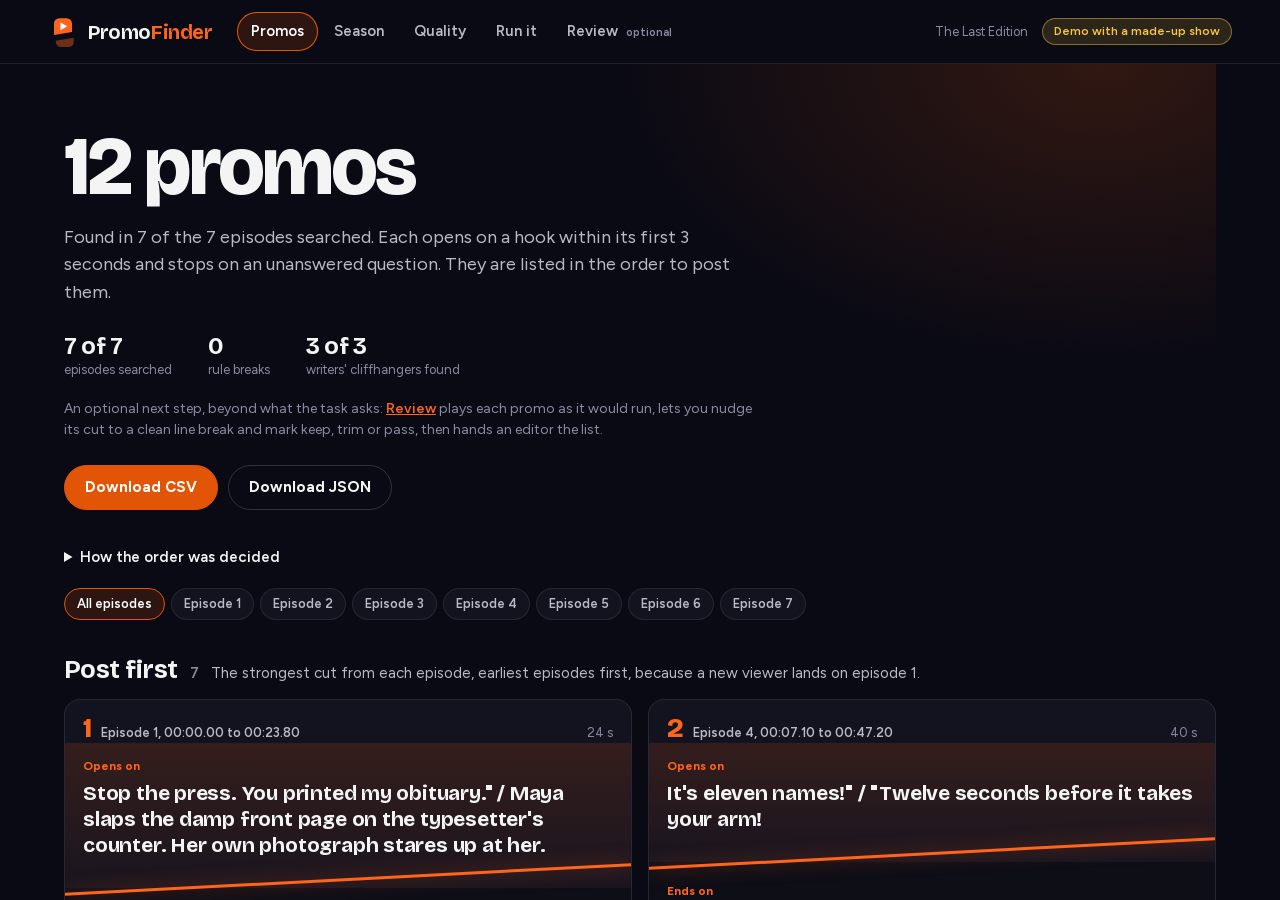
==== docs/index.html @ 6cfa8177 "Results app: Promos, Season, Quality, Run it (in-browser runner), optional Review; rules prefer the " ====
<!doctype html>
<html lang="en">
<head>
<meta charset="utf-8">
<meta name="viewport" content="width=device-width, initial-scale=1, viewport-fit=cover">
<meta name="theme-color" content="#0A0A14">
<title>Promo Finder</title>
<link rel="icon" type="image/svg+xml" href="data:image/svg+xml,%3Csvg%20xmlns%3D%22http%3A//www.w3.org/2000/svg%22%20viewBox%3D%220%200%2040%2040%22%3E%3Cdefs%3E%3CclipPath%20id%3D%22t%22%3E%3Cpath%20d%3D%22M0%200H40V18.6L0%2025.4Z%22/%3E%3C/clipPath%3E%3CclipPath%20id%3D%22b%22%3E%3Cpath%20d%3D%22M0%2031.6L40%2024.8V40H0Z%22/%3E%3C/clipPath%3E%3C/defs%3E%3Crect%20x%3D%228%22%20y%3D%221.5%22%20width%3D%2224%22%20height%3D%2237%22%20rx%3D%227%22%20fill%3D%22%23FF641C%22%20clip-path%3D%22url%28%23t%29%22/%3E%3Cg%20transform%3D%22translate%282.4%201.4%29%22%3E%3Crect%20x%3D%228%22%20y%3D%221.5%22%20width%3D%2224%22%20height%3D%2237%22%20rx%3D%227%22%20fill%3D%22%23FF641C%22%20opacity%3D%22.4%22%20clip-path%3D%22url%28%23b%29%22/%3E%3C/g%3E%3Cpath%20d%3D%22M16.6%207.2v10.4l9-5.2z%22%20fill%3D%22%23fff%22/%3E%3C/svg%3E">
<link rel="stylesheet" href="fonts.css?v=1795161539">
<link rel="stylesheet" href="app.css?v=1795161539">
</head>
<body>

<svg width="0" height="0" style="position:absolute" aria-hidden="true">
  <symbol id="logo" viewBox="0 0 40 40">
    <defs>
      <clipPath id="logoTop"><path d="M0 0H40V18.6L0 25.4Z"/></clipPath>
      <clipPath id="logoBottom"><path d="M0 31.6L40 24.8V40H0Z"/></clipPath>
    </defs>
    <rect x="8" y="1.5" width="24" height="37" rx="7" fill="#FF641C" clip-path="url(#logoTop)"/>
    <g transform="translate(2.4 1.4)"><rect x="8" y="1.5" width="24" height="37" rx="7" fill="#FF641C" opacity=".4" clip-path="url(#logoBottom)"/></g>
    <path d="M16.6 7.2v10.4l9-5.2z" fill="#fff"/>
  </symbol>
</svg>

<div id="app" class="app">
  <header class="bar">
    <a class="brand" href="#/promos" aria-label="Promo Finder, home">
      <svg class="mark" aria-hidden="true"><use href="#logo"/></svg>
      <span class="brand-name">Promo<b>Finder</b></span>
    </a>
    <nav class="nav" id="nav" aria-label="Pages">
      <a href="#/promos" data-nav="promos">Promos</a>
      <a href="#/season" data-nav="season">Season</a>
      <a href="#/quality" data-nav="quality">Quality</a>
      <a href="#/run" data-nav="run">Run it</a>
      <a href="review/" id="navReview">Review <small>optional</small></a>
    </nav>
    <p class="show" id="showTitle"></p>
    <p class="demo-pill" id="demoPill" hidden>Demo with a made-up show</p>
  </header>

  <main class="views">
    <section class="view" id="v-promos" aria-label="Promos"><div class="pg" id="promosPage"></div></section>
    <section class="view" id="v-season" aria-label="Season"><div class="pg" id="seasonPage"></div></section>
    <section class="view" id="v-quality" aria-label="Quality"><div class="pg" id="qualityPage"></div></section>

    <section class="view" id="v-run" aria-label="Run it">
      <div class="pg">
        <section class="hero">
          <h1>Use it on another show</h1>
          <p class="lede">Any show whose screenplay files carry timed cues works unchanged. Nothing here is specific to one story.</p>
        </section>

        <section class="band split" id="runHere">
          <div><h2>In this page, no install</h2>
            <p>Choose one episode (.txt) or a ZIP of episodes and get this same page for your show in seconds. The finder runs inside your browser, with no AI and no upload; your files never leave your computer.</p></div>
          <p><a class="pill primary" id="runHereLink" href="run/">Run on a script</a></p>
        </section>

        <section class="band split">
          <div><h2>On the command line</h2>
            <p>Rules only: no key, no AI, under a second for a whole show. Add a model to have it score and judge the cuts. Swap the model with one flag: <code>gemini</code>, <code>groq</code>, <code>openrouter</code>, <code>ollama</code>, or any OpenAI-compatible endpoint.</p></div>
<pre class="code">python3 -m promo path/to/scripts.zip

python3 -m promo path/to/scripts.zip \
  --model groq:openai/gpt-oss-120b \
  --judge groq:qwen/qwen3.8-27b --no-guide</pre>
        </section>

        <section class="band split">
          <div><h2>What goes in</h2>
            <p>One text file per episode, or one ZIP of them. Each cue is a label, a time range and the text. ACTION, CAMERA and SOUND FX are understood; any other label is a speaker. The episode number comes from the file name (<code>ep_3.txt</code>, <code>episode-003.txt</code>) or an <code>EPISODE NUMBER:</code> line. A logline and continuity notes help but are optional.</p></div>
<pre class="code">**MAYA (stunned):**
Start: (00:02.29) | End: (00:05.17)
"H. Calloway. Our publisher signed your death."</pre>
        </section>

        <section class="band split">
          <div><h2>See the results of a run as this page</h2>
            <p>The command line writes <code>promos.csv</code>, <code>promos.json</code>, <code>posting_plan.md</code> and a page like this one.</p></div>
<pre class="code">python3 ui-claude/serve.py \
  --run out/ --pack path/to/scripts.zip</pre>
        </section>
      </div>
    </section>
  </main>
</div>

<script src="data.js?v=1795161539"></script>
<script src="app.js?v=1795161539"></script>
</body>
</html>
---- docs/fonts.css ----
@font-face {
  font-family: 'Bricolage Grotesque';
  font-style: normal;
  font-weight: 500 800;
  font-stretch: 100%;
  font-display: swap;
  src: url(fonts/bricolage-grotesque.woff2) format('woff2');
  unicode-range: U+0000-00FF, U+0131, U+0152-0153, U+02BB-02BC, U+02C6, U+02DA, U+02DC, U+0304, U+0308, U+0329, U+2000-206F, U+20AC, U+2122, U+2191, U+2193, U+2212, U+2215, U+FEFF, U+FFFD;
}
@font-face {
  font-family: 'Figtree';
  font-style: normal;
  font-weight: 400 800;
  font-display: swap;
  src: url(fonts/figtree.woff2) format('woff2');
  unicode-range: U+0000-00FF, U+0131, U+0152-0153, U+02BB-02BC, U+02C6, U+02DA, U+02DC, U+0304, U+0308, U+0329, U+2000-206F, U+20AC, U+2122, U+2191, U+2193, U+2212, U+2215, U+FEFF, U+FFFD;
}
---- docs/app.css ----
/* Promo Finder. Tokens are measured from kukufm.com (dark base, #E25506, Figtree, pill buttons, 1rem cards).
   The one memorable shape is the cut: each promo card is lit at the top (the hook) and dimmed below a diagonal (the cliffhanger),
   the same idea as the logo. Everything else stays quiet. */
:root {
  color-scheme: dark;
  --ink-0: #06060c;
  --ink-1: #0a0a14;
  --ink-2: #131320;
  --ink-3: #1b1b2a;
  --ink-4: #262638;
  --line: rgba(255, 255, 255, .09);
  --line-2: rgba(255, 255, 255, .16);
  --text: #f4f4f4;
  --text-2: #b9bac6;
  --text-3: #8a8ca3;
  --orange: #e25506;
  --orange-hot: #ff641c;
  --orange-soft: rgba(226, 85, 6, .16);
  --good: #41ff6a;
  --bad: #ff5a64;
  --pass: #ff5a64;
  --keep: #41ff6a;
  --gold: #f8c543;
  --radius-sm: 10px;
  --ease: cubic-bezier(.2, .8, .2, 1);
  --radius: 16px;
  --display: 'Bricolage Grotesque', 'Figtree', system-ui, sans-serif;
  --sans: 'Figtree', ui-sans-serif, system-ui, -apple-system, 'Segoe UI', sans-serif;
}
*, *::before, *::after { box-sizing: border-box; }
html, body { height: 100%; }
body { margin: 0; background: var(--ink-1); color: var(--text); font: 400 15px/1.55 var(--sans); -webkit-font-smoothing: antialiased; overflow: hidden; }
button { font: inherit; color: inherit; cursor: pointer; }
p, h1, h2, h3, h4, dl, dd, dt, ul, ol { margin: 0; }
[hidden] { display: none !important; }
a { color: var(--orange-hot); }
:focus-visible { outline: 2px solid var(--orange-hot); outline-offset: 2px; }
::selection { background: var(--orange); color: #fff; }
code { font: 600 .9em ui-monospace, 'SF Mono', Menlo, monospace; background: var(--ink-4); border-radius: 6px; padding: 1px 6px; }
.muted { color: var(--text-3); }

/* ---------- shell ---------- */
.app { height: 100%; display: grid; grid-template-rows: auto minmax(0, 1fr); grid-template-columns: minmax(0, 1fr); }
.bar { display: flex; align-items: center; gap: 14px; padding: 12px clamp(16px, 4vw, 48px); border-bottom: 1px solid var(--line); background: var(--ink-1); min-width: 0; }
.brand { display: flex; align-items: center; gap: 10px; text-decoration: none; color: var(--text); }
.mark { width: 30px; height: 30px; }
.brand-name { font: 700 20px/1 var(--display); letter-spacing: -.02em; }
.brand-name b { color: var(--orange-hot); font-weight: 700; }
.nav { display: flex; gap: 2px; margin-left: 10px; }
.nav a { color: var(--text-2); text-decoration: none; font-weight: 600; padding: 8px 14px; border-radius: 999px; white-space: nowrap; transition: background .15s, color .15s; }
.nav a:hover { background: rgba(255, 255, 255, .07); color: #fff; }
.nav a.on { background: var(--orange-soft); color: #fff; box-shadow: inset 0 0 0 1px var(--orange); }
.nav a small { font-weight: 600; color: var(--text-3); margin-left: 4px; font-size: 11px; }
.nav a.on small { color: var(--text-2); }
.show { margin-left: auto; color: var(--text-3); font-size: 13px; white-space: nowrap; overflow: hidden; text-overflow: ellipsis; min-width: 0; }
.demo-pill { padding: 4px 12px; border-radius: 999px; background: rgba(248, 197, 67, .14); color: #f8c543; font-weight: 600; font-size: 12px; white-space: nowrap; box-shadow: inset 0 0 0 1px rgba(248, 197, 67, .45); }
.views { min-height: 0; min-width: 0; }
.view { display: none; height: 100%; }
.view.on { display: block; overflow-y: auto; scrollbar-width: thin; scrollbar-color: var(--ink-4) transparent; }
.pg { padding: 0 clamp(16px, 5vw, 72px) 72px; max-width: 1280px; margin: 0 auto; }

.pill { display: inline-block; border: 1px solid var(--line-2); background: transparent; color: var(--text); border-radius: 999px; padding: 10px 20px; font-weight: 700; text-decoration: none; transition: background .15s, border-color .15s; }
.pill:hover { background: rgba(255, 255, 255, .07); }
.pill.primary { background: var(--orange); border-color: var(--orange); color: #fff; }
.pill.primary:hover { background: var(--orange-hot); }
.pill:disabled { opacity: .45; cursor: not-allowed; }

/* ---------- hero ---------- */
.hero { padding: clamp(36px, 7vh, 80px) 0 28px; background: radial-gradient(60% 90% at 90% 0%, rgba(226, 85, 6, .18), transparent 70%); }
.hero h1 { font: 800 clamp(40px, 6.4vw, 84px)/.98 var(--display); letter-spacing: -.035em; max-width: 14ch; }
.lede { color: var(--text-2); font-size: 18px; max-width: 62ch; margin-top: 16px; }
.facts { list-style: none; padding: 0; display: flex; flex-wrap: wrap; gap: 8px 36px; margin-top: 26px; }
.facts li { display: grid; }
.facts b { font: 700 24px/1.1 var(--display); letter-spacing: -.02em; }
.facts span { color: var(--text-3); font-size: 13px; }
.actions { display: flex; flex-wrap: wrap; gap: 10px; margin-top: 24px; }
.banner { margin: 8px 0 20px; padding: 14px 18px; border-radius: var(--radius); background: rgba(255, 90, 100, .1); box-shadow: inset 0 0 0 1px rgba(255, 90, 100, .4); }
.banner ul { margin: 6px 0 0; padding-left: 20px; color: var(--text-2); }
.how { margin: 8px 0 18px; color: var(--text-2); }
.how summary { cursor: pointer; font-weight: 600; color: var(--text); }
.how ul { margin: 10px 0 0; padding-left: 20px; display: grid; gap: 6px; max-width: 70ch; }
.how b { color: var(--text); }

/* ---------- promos ---------- */
.chips { display: flex; flex-wrap: wrap; gap: 6px; margin: 6px 0 4px; }
.chip { border: 1px solid var(--line); background: var(--ink-2); border-radius: 999px; padding: 5px 12px; font-size: 13px; font-weight: 600; color: var(--text-2); }
.chip[aria-pressed="true"] { background: var(--orange-soft); border-color: var(--orange); color: #fff; }
.group { margin-top: 36px; }
.group-head { display: flex; flex-wrap: wrap; align-items: baseline; gap: 4px 12px; margin-bottom: 14px; }
.group-head h2 { font: 700 26px/1.1 var(--display); letter-spacing: -.02em; }
.group-head .count { color: var(--text-3); font-weight: 600; }
.group-head p { flex-basis: 100%; color: var(--text-2); max-width: 78ch; }
.cards { display: grid; grid-template-columns: repeat(auto-fill, minmax(min(100%, 380px), 1fr)); gap: 16px; align-items: start; }
.promo { position: relative; background: var(--ink-2); border: 1px solid var(--line); border-radius: var(--radius); overflow: hidden; display: grid; }
.promo header { display: flex; align-items: baseline; gap: 10px; padding: 14px 18px 0; font-size: 13px; color: var(--text-2); }
.rank { font: 800 28px/1 var(--display); color: var(--orange-hot); letter-spacing: -.03em; }
.where { flex: 1; min-width: 0; font-weight: 600; }
.len { color: var(--text-3); white-space: nowrap; }
.open { padding: 14px 18px 30px; background: linear-gradient(180deg, rgba(226, 85, 6, .16), rgba(226, 85, 6, .03)); }
.promo small { display: block; font-size: 12px; font-weight: 700; color: var(--orange-hot); margin-bottom: 4px; }
.open q { display: block; font: 700 21px/1.25 var(--display); letter-spacing: -.01em; quotes: none; overflow-wrap: anywhere; }
.cut { height: 3px; background: var(--orange-hot); transform: skewY(-3deg); margin: -10px 0 0; box-shadow: 0 0 18px rgba(255, 100, 28, .55); }
.close { padding: 20px 18px 14px; background: rgba(0, 0, 0, .28); color: var(--text-2); }
.close p { font-size: 16px; color: var(--text); }
.why { padding: 12px 18px; color: var(--text-2); font-size: 14px; }
.why b { color: var(--text); margin-right: 4px; }
.flag { padding: 0 18px 10px; color: #f8c543; font-size: 13px; font-weight: 600; }
.promo details { padding: 0 18px 14px; font-size: 13px; }
.promo summary { cursor: pointer; font-weight: 600; color: var(--orange-hot); }
.promo details .muted { margin: 6px 0; }
.more { padding: 0 18px 16px; font-size: 13px; }
.more a { font-weight: 600; text-decoration: none; }
.more a:hover { text-decoration: underline; }
.opt-note { margin-top: 18px; color: var(--text-3); font-size: 14px; max-width: 70ch; }
.opt-note a { font-weight: 600; }
.promo h4 { font-size: 13px; margin: 10px 0 4px; }
.script { list-style: none; padding: 0; display: grid; gap: 4px; margin-top: 8px; }
.script li { display: grid; grid-template-columns: 54px minmax(0, auto) 1fr; gap: 8px; color: var(--text-2); padding: 2px 6px; border-radius: 6px; }
.script li.f3 { background: var(--orange-soft); color: var(--text); }
.script time { color: var(--text-3); font-variant-numeric: tabular-nums; }
.script i { color: var(--text-3); font-style: normal; }
.script b { color: var(--text); }
.table-wrap { overflow-x: auto; border: 1px solid var(--line); border-radius: var(--radius); background: var(--ink-2); }
table { border-collapse: collapse; width: 100%; font-size: 14px; }
th, td { text-align: left; padding: 10px 14px; border-bottom: 1px solid var(--line); vertical-align: top; }
th { color: var(--text-3); font-weight: 600; font-size: 12px; }
tr:last-child td { border-bottom: 0; }
.tc { white-space: nowrap; font-variant-numeric: tabular-nums; }
.eps tr.has td:nth-child(2) { color: var(--good); }

/* ---------- season ---------- */
.legend { display: flex; flex-wrap: wrap; align-items: center; gap: 10px 26px; padding: 16px 0; color: var(--text-2); font-size: 14px; border-top: 1px solid var(--line); border-bottom: 1px solid var(--line); }
.legend span { display: inline-flex; align-items: center; gap: 8px; }
.lg { width: 4px; height: 18px; border-radius: 2px; display: inline-block; }
.lg.o { background: var(--orange-hot); } .lg.g { background: var(--gold); }
.lg.b { width: 26px; height: 16px; border: 1.5px solid var(--orange-hot); background: var(--orange-soft); border-radius: 4px; }
.lg.d { width: 26px; height: 16px; border: 1.5px dashed var(--text-3); border-radius: 4px; }
.eprows { list-style: none; margin: 0; padding: 0; }
.eprow { display: grid; grid-template-columns: 110px minmax(0, 1fr) 190px; gap: 8px clamp(14px, 2.6vw, 36px); align-items: center; padding: 22px 0; border-bottom: 1px solid var(--line); }
.eprow.gap { background: repeating-linear-gradient(135deg, rgba(248, 197, 67, .05) 0 12px, transparent 12px 24px); }
.ep-id { display: grid; }
.ep-id b { font: 800 clamp(40px, 5vw, 68px)/.9 var(--display); letter-spacing: -.05em; }
.eprow.has .ep-id b { color: var(--orange-hot); }
.ep-id span { color: var(--text-3); font-size: 13px; font-weight: 600; margin-top: 6px; }
.ep-log { color: var(--text-2); max-width: 84ch; margin-bottom: 10px; line-height: 1.45; }
.ep-why { color: var(--text-3); font-size: 13px; margin-bottom: 8px; }
.ep-track { position: relative; height: 64px; }
.ep-pulse { position: absolute; inset: 0; width: 100%; height: 100%; }
.ep-base { position: absolute; left: 0; right: 0; bottom: 4px; height: 1.5px; background: var(--line-2); }
.br { position: absolute; top: 2px; bottom: 2px; padding: 0; border: 1.5px solid var(--orange-hot); border-radius: 6px; background: var(--orange-soft); transition: background .15s, transform .15s; min-width: 16px; }
.br:hover, .br:focus-visible { background: rgba(255, 100, 28, .38); transform: translateY(-2px); }
.br.unjudged { border: 1.5px dashed var(--text-3); background: transparent; pointer-events: none; }
.br i { position: absolute; top: -9px; left: -1px; min-width: 20px; height: 20px; padding: 0 5px; display: grid; place-items: center; border-radius: 999px; background: var(--orange); color: #fff; font: 800 12px/1 var(--display); font-style: normal; }
.ep-side { display: flex; flex-wrap: wrap; align-items: center; justify-content: flex-end; gap: 10px; }
.tag { display: inline-block; padding: 3px 10px; border-radius: 999px; font-size: 12px; font-weight: 700; color: var(--text-2); box-shadow: inset 0 0 0 1px var(--line-2); }
.tag.good { color: var(--good); box-shadow: inset 0 0 0 1px rgba(65, 255, 106, .45); }
.tag.warn { color: var(--gold); box-shadow: inset 0 0 0 1px rgba(248, 197, 67, .45); }
.tag.bad { color: var(--bad); box-shadow: inset 0 0 0 1px rgba(255, 90, 100, .45); }
.promo.flash { box-shadow: 0 0 0 3px var(--orange-hot), 0 0 32px rgba(255, 100, 28, .4); }
@media (max-width: 760px) { .eprow { grid-template-columns: minmax(0, 1fr); } .ep-id { grid-auto-flow: column; justify-content: start; align-items: baseline; gap: 12px; } .ep-side { justify-content: flex-start; } }

/* ---------- quality ---------- */
.q-grid { display: grid; grid-template-columns: repeat(auto-fit, minmax(min(100%, 270px), 1fr)); gap: 16px; margin-top: 8px; }
.qc { background: var(--ink-2); border: 1px solid var(--line); border-radius: var(--radius); padding: 20px 22px; display: grid; gap: 8px; align-content: start; }
.qc h2 { font: 700 17px/1.25 var(--display); }
.qbig { font: 800 40px/1.05 var(--display); letter-spacing: -.03em; }
.qbig.good { color: var(--good); } .qbig.bad { color: var(--bad); }
.qc p:not(.qbig) { color: var(--text-2); font-size: 14px; }
.cant { color: var(--text-3) !important; font-style: italic; }
.band { margin-top: 36px; }
.band h2 { font: 700 24px/1.15 var(--display); letter-spacing: -.02em; margin-bottom: 12px; }
.bars { list-style: none; padding: 0; display: grid; gap: 8px; max-width: 640px; }
.bars li { display: grid; grid-template-columns: minmax(0, 1fr) 140px 36px; gap: 12px; align-items: center; font-size: 14px; color: var(--text-2); }
.bars i { display: block; height: 8px; width: var(--w); background: var(--orange); border-radius: 4px; }
.bars b { text-align: right; color: var(--text); }
.band .muted { margin-top: 10px; }
.weak { list-style: none; padding: 0; display: grid; gap: 10px; max-width: 78ch; color: var(--text-2); }
.weak b { color: var(--text); }

/* ---------- run it ---------- */
.split { display: grid; grid-template-columns: minmax(0, 1fr) minmax(0, 1fr); gap: 28px; align-items: start; padding-top: 28px; border-top: 1px solid var(--line); }
.split h2 { margin-bottom: 8px; }
.split p { color: var(--text-2); }
.pg > .split:first-of-type { margin-top: 0; }
.code { margin: 0; padding: 14px 16px; background: var(--ink-0); border: 1px solid var(--line); border-radius: 10px; font: 500 13px/1.55 ui-monospace, 'SF Mono', Menlo, monospace; color: #e9e9f2; overflow-x: auto; white-space: pre; }

/* ---------- small screens ---------- */
@media (max-width: 760px) {
  .bar { flex-wrap: wrap; gap: 6px 10px; }
  .show { order: 5; flex-basis: 100%; margin-left: 0; }
  .nav { margin-left: 0; order: 3; flex-basis: 100%; overflow-x: auto; }
  .split { grid-template-columns: minmax(0, 1fr); gap: 14px; }
  .open q { font-size: 19px; }
  .bars li { grid-template-columns: minmax(0, 1fr) 80px 30px; }
}
@media (prefers-reduced-motion: reduce) { * { transition: none !important; } }
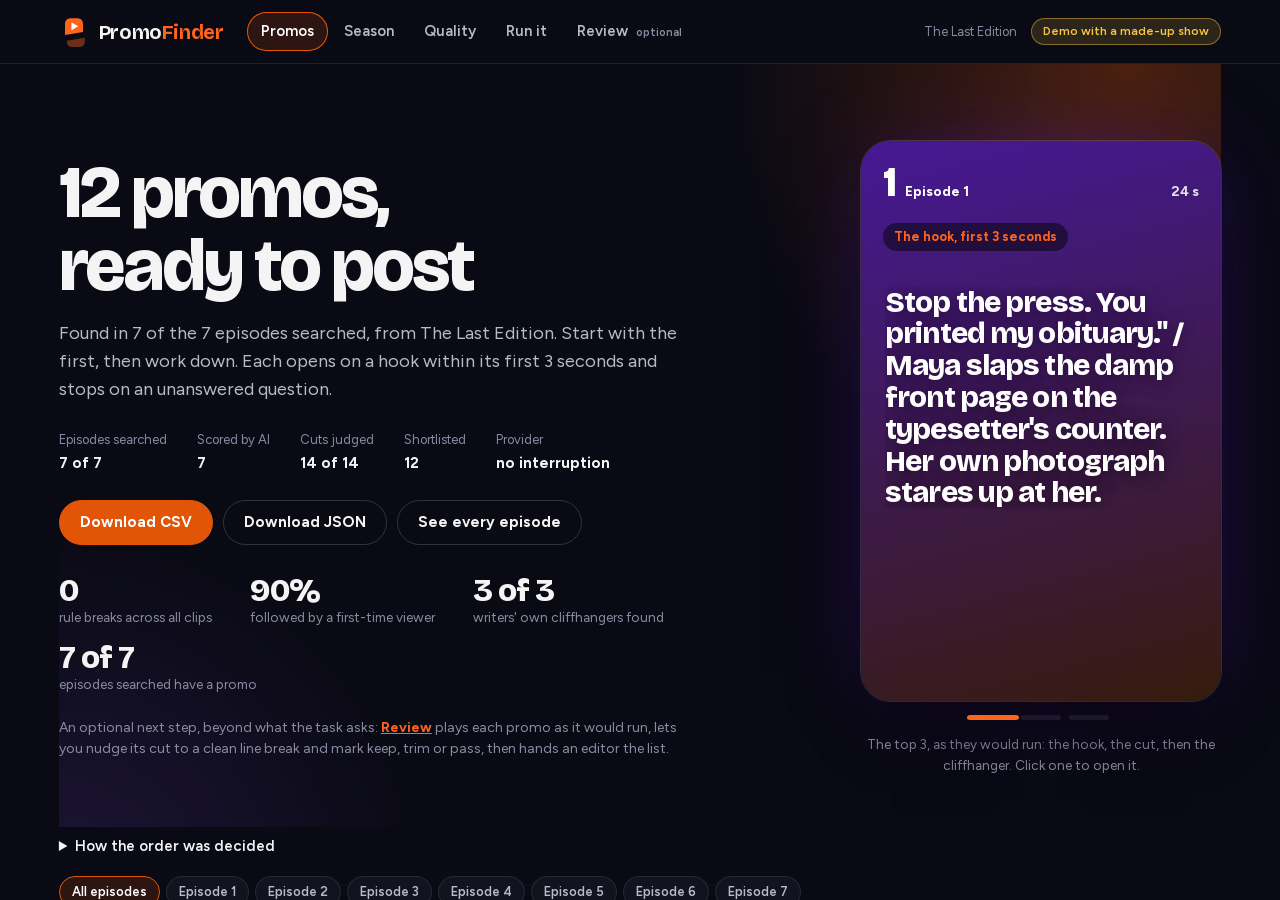
==== commit db679b74: "One-page app: Review and Run it in the same shell, reel hero on Promos, Quality as a funnel, bring-y" ====
--- a/docs/index.html
+++ b/docs/index.html
@@ -4,10 +4,11 @@
 <meta charset="utf-8">
 <meta name="viewport" content="width=device-width, initial-scale=1, viewport-fit=cover">
 <meta name="theme-color" content="#0A0A14">
+<meta http-equiv="Content-Security-Policy" content="default-src 'none'; script-src 'self' 'wasm-unsafe-eval'; style-src 'self' 'unsafe-inline'; img-src 'self' data: blob:; font-src 'self'; connect-src 'self'; worker-src 'self'; frame-src 'self'; base-uri 'none'; form-action 'none'">
 <title>Promo Finder</title>
 <link rel="icon" type="image/svg+xml" href="data:image/svg+xml,%3Csvg%20xmlns%3D%22http%3A//www.w3.org/2000/svg%22%20viewBox%3D%220%200%2040%2040%22%3E%3Cdefs%3E%3CclipPath%20id%3D%22t%22%3E%3Cpath%20d%3D%22M0%200H40V18.6L0%2025.4Z%22/%3E%3C/clipPath%3E%3CclipPath%20id%3D%22b%22%3E%3Cpath%20d%3D%22M0%2031.6L40%2024.8V40H0Z%22/%3E%3C/clipPath%3E%3C/defs%3E%3Crect%20x%3D%228%22%20y%3D%221.5%22%20width%3D%2224%22%20height%3D%2237%22%20rx%3D%227%22%20fill%3D%22%23FF641C%22%20clip-path%3D%22url%28%23t%29%22/%3E%3Cg%20transform%3D%22translate%282.4%201.4%29%22%3E%3Crect%20x%3D%228%22%20y%3D%221.5%22%20width%3D%2224%22%20height%3D%2237%22%20rx%3D%227%22%20fill%3D%22%23FF641C%22%20opacity%3D%22.4%22%20clip-path%3D%22url%28%23b%29%22/%3E%3C/g%3E%3Cpath%20d%3D%22M16.6%207.2v10.4l9-5.2z%22%20fill%3D%22%23fff%22/%3E%3C/svg%3E">
-<link rel="stylesheet" href="fonts.css?v=1795161539">
-<link rel="stylesheet" href="app.css?v=1795161539">
+<link rel="stylesheet" href="fonts.css?v=1795163226">
+<link rel="stylesheet" href="app.css?v=1795163226">
 </head>
 <body>
 
@@ -34,7 +35,7 @@
       <a href="#/season" data-nav="season">Season</a>
       <a href="#/quality" data-nav="quality">Quality</a>
       <a href="#/run" data-nav="run">Run it</a>
-      <a href="review/" id="navReview">Review <small>optional</small></a>
+      <a href="#/review" data-nav="review">Review <small>optional</small></a>
     </nav>
     <p class="show" id="showTitle"></p>
     <p class="demo-pill" id="demoPill" hidden>Demo with a made-up show</p>
@@ -45,49 +46,168 @@
     <section class="view" id="v-season" aria-label="Season"><div class="pg" id="seasonPage"></div></section>
     <section class="view" id="v-quality" aria-label="Quality"><div class="pg" id="qualityPage"></div></section>
 
+    <!-- Run it: bring any show, get its promos. The Python finder runs in this tab; nothing is uploaded. -->
     <section class="view" id="v-run" aria-label="Run it">
       <div class="pg">
-        <section class="hero">
-          <h1>Use it on another show</h1>
-          <p class="lede">Any show whose screenplay files carry timed cues works unchanged. Nothing here is specific to one story.</p>
-        </section>
-
-        <section class="band split" id="runHere">
-          <div><h2>In this page, no install</h2>
-            <p>Choose one episode (.txt) or a ZIP of episodes and get this same page for your show in seconds. The finder runs inside your browser, with no AI and no upload; your files never leave your computer.</p></div>
-          <p><a class="pill primary" id="runHereLink" href="run/">Run on a script</a></p>
+        <section class="hero run-hero">
+          <h1>Bring a show.<br>Get its promos.</h1>
+          <p class="lede">Drop the episodes exactly as Kuku sends them, pick a whole folder, or paste one script. The finder runs inside this tab, finds a 20 to 60 second cut in every episode and shows you the same results pages. No AI, no account, no upload.</p>
+        </section>
+
+        <div class="banner" id="runUnavailable" role="status" hidden>
+          <b>The in-page runner is not part of this copy.</b>
+          <p>Open the published demo to use it, or run <code>python3 -m promo path/to/scripts.zip</code> on your own computer.</p>
+        </div>
+
+        <section class="run-grid" id="runStart">
+          <div class="run-main">
+            <div class="run-tabs" role="tablist" aria-label="How to bring a show">
+              <button type="button" role="tab" aria-selected="true" data-panel="files">Files or a folder</button>
+              <button type="button" role="tab" aria-selected="false" data-panel="paste">Paste a script</button>
+              <button type="button" role="tab" aria-selected="false" data-panel="example">Try a made-up show</button>
+            </div>
+
+            <div class="run-panel" id="panel-files">
+              <div class="drop" id="drop">
+                <input id="fileIn" class="sr-only" type="file" multiple accept=".txt,.zip,text/plain,application/zip">
+                <input id="dirIn" class="sr-only" type="file" webkitdirectory multiple>
+                <div class="drop-lit">
+                  <small>Hook</small>
+                  <p>Drop episodes here</p>
+                  <div class="drop-actions">
+                    <label for="fileIn" class="pill primary" id="chooseFiles">Choose files</label>
+                    <label for="dirIn" class="pill" id="chooseDir">Choose a folder</label>
+                  </div>
+                  <span class="hint">many .txt episodes, one .zip, or a whole folder</span>
+                </div>
+                <div class="drop-seam" aria-hidden="true"></div>
+                <div class="drop-dim"><small>Cliffhanger</small><p>The promos come back in a second or two</p></div>
+              </div>
+            </div>
+
+            <div class="run-panel" id="panel-paste" hidden>
+              <label class="sr-only" for="pasteIn">Paste one episode's script</label>
+              <textarea id="pasteIn" class="paste" rows="11" spellcheck="false" placeholder="EPISODE NUMBER: 1&#10;&#10;**MAYA (stunned):**&#10;Start: (00:02.29) | End: (00:05.17)&#10;&quot;H. Calloway. Our publisher signed your death.&quot;"></textarea>
+              <p><button class="pill primary" type="button" id="pasteGo">Find the promos</button> <span class="hint">One episode. Each line needs a time range.</span></p>
+            </div>
+
+            <div class="run-panel" id="panel-example" hidden>
+              <p class="hint">No script to hand? These are invented, so you can see what comes back.</p>
+              <p class="run-examples"><button class="pill" type="button" data-example="the-last-edition.zip">The Last Edition <small>7 episodes</small></button><button class="pill" type="button" data-example="last-edition.zip">Last Edition <small>2 episodes</small></button></p>
+            </div>
+
+            <p class="run-status" id="runStatus" role="status" aria-live="polite" hidden></p>
+            <div class="run-error" id="runError" role="alert" hidden></div>
+            <p><button class="pill" type="button" id="runCancel" hidden>Cancel</button></p>
+          </div>
+
+          <aside class="run-facts" aria-label="What to expect">
+            <section><h2>What you get</h2><p>One timing-checked cut per episode, ranked, with segment times, an opening line, an ending and a reason. They are <b>rules candidates</b>: found by word-based timing rules, not judged by an AI or a person. The AI-judged version is on the Promos page.</p></section>
+            <section><h2>What stays on your computer</h2><p>Everything. No keys, no accounts, no model calls, no analytics. Your files are read in memory, deleted when the run ends and never written to browser storage.</p></section>
+            <section><h2>What it reads</h2><p>Text screenplays with a time range on every line, like <code>Start: (00:02.29) | End: (00:05.17)</code>. Up to 25 MB and 200 episodes. SRT and VTT subtitle files are not read yet.</p></section>
+          </aside>
+        </section>
+
+        <section class="run-fallback" id="runFallback" role="alert" hidden>
+          <h2>The in-page runner could not start</h2>
+          <p id="runFallbackWhy"></p>
+          <p>Everything else on this site still works. You can run any show on your own computer with <code>python3 -m promo path/to/scripts.zip</code>. If this keeps happening, try a current Safari, Chrome or Firefox.</p>
+          <p><button class="pill primary" type="button" id="runRetry">Try again</button></p>
+        </section>
+
+        <section class="run-result" id="runResult" hidden aria-label="Results">
+          <div class="run-bar">
+            <p class="run-title"><b id="rTitle"></b><span id="rMeta"></span></p>
+            <div class="run-actions">
+              <button class="pill primary" type="button" id="dlZip">Download all run files (.zip)</button>
+              <button class="pill" type="button" id="runAgain">Run another show</button>
+            </div>
+          </div>
+          <iframe id="runView" class="run-view" title="Results for the show you brought" hidden></iframe>
         </section>
 
         <section class="band split">
-          <div><h2>On the command line</h2>
-            <p>Rules only: no key, no AI, under a second for a whole show. Add a model to have it score and judge the cuts. Swap the model with one flag: <code>gemini</code>, <code>groq</code>, <code>openrouter</code>, <code>ollama</code>, or any OpenAI-compatible endpoint.</p></div>
+          <div><h2>Want the AI on top?</h2>
+            <p>The browser version stops at rules candidates. On your own computer, add a model: it scores every line as an opening and an ending, a second model checks each clip like a first-time viewer, and the survivors are ranked. Swap the model with one flag: <code>gemini</code>, <code>groq</code>, <code>openrouter</code>, <code>ollama</code>, or any OpenAI-compatible endpoint.</p></div>
 <pre class="code">python3 -m promo path/to/scripts.zip
 
 python3 -m promo path/to/scripts.zip \
   --model groq:openai/gpt-oss-120b \
   --judge groq:qwen/qwen3.8-27b --no-guide</pre>
         </section>
-
-        <section class="band split">
-          <div><h2>What goes in</h2>
-            <p>One text file per episode, or one ZIP of them. Each cue is a label, a time range and the text. ACTION, CAMERA and SOUND FX are understood; any other label is a speaker. The episode number comes from the file name (<code>ep_3.txt</code>, <code>episode-003.txt</code>) or an <code>EPISODE NUMBER:</code> line. A logline and continuity notes help but are optional.</p></div>
-<pre class="code">**MAYA (stunned):**
-Start: (00:02.29) | End: (00:05.17)
-"H. Calloway. Our publisher signed your death."</pre>
-        </section>
-
-        <section class="band split">
-          <div><h2>See the results of a run as this page</h2>
-            <p>The command line writes <code>promos.csv</code>, <code>promos.json</code>, <code>posting_plan.md</code> and a page like this one.</p></div>
-<pre class="code">python3 ui-claude/serve.py \
-  --run out/ --pack path/to/scripts.zip</pre>
-        </section>
+      </div>
+    </section>
+
+    <!-- Review: optional. Its script and styles load the first time this tab opens. -->
+    <section class="view" id="v-review" aria-label="Review">
+      <div class="optional-note">
+        <span class="tag-opt">Optional</span>
+        <p>The tool's job ends at the list of promos. This is the step after it: play each promo as it would run, nudge the cut points (they snap to clean line breaks and are checked against the 20 to 60 second rule), and mark keep, trim or pass. Your marks stay in this browser; the handoff is a list an editor can cut from.</p>
+        <span id="progress" class="muted"></span>
+        <button id="rvCsv" class="pill" type="button">Download handoff (CSV)</button>
+        <button id="rvJson" class="pill" type="button">JSON</button>
+      </div>
+      <div class="room" id="room">
+        <aside class="feed" id="feed" aria-label="Promos to review"></aside>
+
+        <section class="stage" aria-label="Player">
+          <div class="phone-wrap">
+            <div class="phone" id="phone">
+              <svg class="gate" viewBox="0 0 360 640" aria-hidden="true">
+                <rect class="gate-track" x="3" y="3" width="354" height="634" rx="46" pathLength="100"/>
+                <rect class="gate-arc" id="gateArc" x="3" y="3" width="354" height="634" rx="46" pathLength="100"/>
+              </svg>
+              <div class="screen" id="screen">
+                <div class="backdrop" aria-hidden="true"><i class="orb o1"></i><i class="orb o2"></i><i class="grain"></i><i class="vignette"></i></div>
+                <div class="hud">
+                  <div class="hud-shot" id="shotTag"></div>
+                  <div class="hud-gate" id="gateTag"></div>
+                </div>
+                <p class="narration" id="narr"></p>
+                <div class="subtitle" id="sub"><span class="who" id="subWho"></span><p class="line" id="subLine"></p></div>
+                <p class="sfx" id="sfx"></p>
+                <div class="cut" id="cutScreen" aria-live="polite">
+                  <div class="cut-line"></div>
+                  <p class="cut-kicker">The clip ends here</p>
+                  <p class="cut-question" id="cutQuestion"></p>
+                  <div class="cut-actions">
+                    <button class="pill ghost" id="peekBtn" type="button">Peek at what happens next</button>
+                    <button class="pill ghost" id="replayBtn" type="button">Replay</button>
+                  </div>
+                  <p class="cut-peek" id="cutPeek" hidden></p>
+                </div>
+              </div>
+            </div>
+          </div>
+
+          <div class="timeline-card">
+            <div class="timeline-head">
+              <p class="timeline-title">Trim the cut</p>
+              <p class="timeline-hint" id="timelineHint">Drag In and Out. They land only on clean line breaks.</p>
+            </div>
+            <div class="timeline" id="timeline"></div>
+          </div>
+          <div class="transport" role="group" aria-label="Playback">
+            <button id="playBtn" class="icon-btn lg" type="button" aria-label="Play"></button>
+            <button id="restartBtn" class="icon-btn" type="button" aria-label="Restart (R)">
+              <svg viewBox="0 0 24 24" aria-hidden="true"><path d="M6 5v14M20 6.5v11L10 12z" fill="currentColor" stroke="currentColor" stroke-width="1.8" stroke-linejoin="round" stroke-linecap="round"/></svg>
+            </button>
+            <span class="clock" id="clock">00:00.0</span>
+            <span class="clock dim" id="clockTotal"></span>
+            <span class="spacer"></span>
+            <button id="speedBtn" class="chip" type="button" aria-label="Playback speed">1x</button>
+            <button id="theatreBtn" class="chip" type="button" aria-pressed="false" title="Hide everything but the reel (F)">Theatre</button>
+          </div>
+        </section>
+
+        <aside class="slate" id="slate" aria-label="Verdict"></aside>
       </div>
     </section>
   </main>
+  <div class="toast" id="toast" role="status" aria-live="polite"></div>
 </div>
 
-<script src="data.js?v=1795161539"></script>
-<script src="app.js?v=1795161539"></script>
+<script src="data.js?v=1795163226"></script>
+<script src="app.js?v=1795163226"></script>
 </body>
 </html>
--- a/docs/app.css
+++ b/docs/app.css
@@ -1,6 +1,6 @@
-/* Promo Finder. Tokens are measured from kukufm.com (dark base, #E25506, Figtree, pill buttons, 1rem cards).
-   The one memorable shape is the cut: each promo card is lit at the top (the hook) and dimmed below a diagonal (the cliffhanger),
-   the same idea as the logo. Everything else stays quiet. */
+/* Promo Finder. Tokens are measured from kukufm.com (dark base, #E25506, Figtree, pill buttons).
+   The one memorable shape is the cut: a promo is lit at the top (the hook) and dimmed below a diagonal (the cliffhanger),
+   the same idea as the logo. It repeats on the reel, the cards, the drop zone. Everything else stays quiet. */
 :root {
   color-scheme: dark;
   --ink-0: #06060c;
@@ -20,12 +20,14 @@
   --bad: #ff5a64;
   --pass: #ff5a64;
   --keep: #41ff6a;
+  --trim: #f8c543;
   --gold: #f8c543;
   --radius-sm: 10px;
   --ease: cubic-bezier(.2, .8, .2, 1);
   --radius: 16px;
   --display: 'Bricolage Grotesque', 'Figtree', system-ui, sans-serif;
   --sans: 'Figtree', ui-sans-serif, system-ui, -apple-system, 'Segoe UI', sans-serif;
+  --gut: clamp(16px, 4.6vw, 72px);
 }
 *, *::before, *::after { box-sizing: border-box; }
 html, body { height: 100%; }
@@ -38,10 +40,11 @@
 ::selection { background: var(--orange); color: #fff; }
 code { font: 600 .9em ui-monospace, 'SF Mono', Menlo, monospace; background: var(--ink-4); border-radius: 6px; padding: 1px 6px; }
 .muted { color: var(--text-3); }
+.sr-only { position: absolute; width: 1px; height: 1px; overflow: hidden; opacity: 0; clip: rect(0 0 0 0); }
 
 /* ---------- shell ---------- */
 .app { height: 100%; display: grid; grid-template-rows: auto minmax(0, 1fr); grid-template-columns: minmax(0, 1fr); }
-.bar { display: flex; align-items: center; gap: 14px; padding: 12px clamp(16px, 4vw, 48px); border-bottom: 1px solid var(--line); background: var(--ink-1); min-width: 0; }
+.bar { display: flex; align-items: center; gap: 14px; padding: 12px var(--gut); border-bottom: 1px solid var(--line); background: var(--ink-1); min-width: 0; }
 .brand { display: flex; align-items: center; gap: 10px; text-decoration: none; color: var(--text); }
 .mark { width: 30px; height: 30px; }
 .brand-name { font: 700 20px/1 var(--display); letter-spacing: -.02em; }
@@ -53,50 +56,103 @@
 .nav a small { font-weight: 600; color: var(--text-3); margin-left: 4px; font-size: 11px; }
 .nav a.on small { color: var(--text-2); }
 .show { margin-left: auto; color: var(--text-3); font-size: 13px; white-space: nowrap; overflow: hidden; text-overflow: ellipsis; min-width: 0; }
-.demo-pill { padding: 4px 12px; border-radius: 999px; background: rgba(248, 197, 67, .14); color: #f8c543; font-weight: 600; font-size: 12px; white-space: nowrap; box-shadow: inset 0 0 0 1px rgba(248, 197, 67, .45); }
+.demo-pill { padding: 4px 12px; border-radius: 999px; background: rgba(248, 197, 67, .14); color: var(--gold); font-weight: 600; font-size: 12px; white-space: nowrap; box-shadow: inset 0 0 0 1px rgba(248, 197, 67, .45); }
 .views { min-height: 0; min-width: 0; }
 .view { display: none; height: 100%; }
 .view.on { display: block; overflow-y: auto; scrollbar-width: thin; scrollbar-color: var(--ink-4) transparent; }
-.pg { padding: 0 clamp(16px, 5vw, 72px) 72px; max-width: 1280px; margin: 0 auto; }
-
-.pill { display: inline-block; border: 1px solid var(--line-2); background: transparent; color: var(--text); border-radius: 999px; padding: 10px 20px; font-weight: 700; text-decoration: none; transition: background .15s, border-color .15s; }
+#v-review.on { display: grid; grid-template-rows: auto minmax(0, 1fr); overflow: hidden; }
+.pg { padding: 0 var(--gut) 72px; max-width: 1360px; margin: 0 auto; }
+.toast { position: fixed; left: 50%; bottom: 28px; transform: translate(-50%, 20px); background: var(--ink-3); border: 1px solid var(--line-2); border-radius: 999px; padding: 10px 18px; opacity: 0; pointer-events: none; transition: all .25s var(--ease); z-index: 50; }
+.toast.on { opacity: 1; transform: translate(-50%, 0); }
+.embedded .bar { display: none; }
+.embedded .app { grid-template-rows: minmax(0, 1fr); }
+
+.pill { display: inline-block; border: 1px solid var(--line-2); background: transparent; color: var(--text); border-radius: 999px; padding: 10px 20px; font-weight: 700; text-decoration: none; transition: background .15s, border-color .15s, transform .15s; }
 .pill:hover { background: rgba(255, 255, 255, .07); }
+.pill:active { transform: scale(.97); }
 .pill.primary { background: var(--orange); border-color: var(--orange); color: #fff; }
 .pill.primary:hover { background: var(--orange-hot); }
 .pill:disabled { opacity: .45; cursor: not-allowed; }
-
-/* ---------- hero ---------- */
-.hero { padding: clamp(36px, 7vh, 80px) 0 28px; background: radial-gradient(60% 90% at 90% 0%, rgba(226, 85, 6, .18), transparent 70%); }
-.hero h1 { font: 800 clamp(40px, 6.4vw, 84px)/.98 var(--display); letter-spacing: -.035em; max-width: 14ch; }
+.pill small { font-weight: 600; color: var(--text-3); margin-left: 6px; }
+
+/* ---------- plain hero (Season, Quality, Run it) ---------- */
+.hero { padding: clamp(36px, 7vh, 80px) 0 26px; background: radial-gradient(60% 90% at 90% 0%, rgba(226, 85, 6, .18), transparent 70%); }
+.hero h1 { font: 800 clamp(40px, 6.4vw, 84px)/.98 var(--display); letter-spacing: -.035em; max-width: 14ch; text-wrap: balance; }
 .lede { color: var(--text-2); font-size: 18px; max-width: 62ch; margin-top: 16px; }
 .facts { list-style: none; padding: 0; display: flex; flex-wrap: wrap; gap: 8px 36px; margin-top: 26px; }
 .facts li { display: grid; }
 .facts b { font: 700 24px/1.1 var(--display); letter-spacing: -.02em; }
 .facts span { color: var(--text-3); font-size: 13px; }
-.actions { display: flex; flex-wrap: wrap; gap: 10px; margin-top: 24px; }
 .banner { margin: 8px 0 20px; padding: 14px 18px; border-radius: var(--radius); background: rgba(255, 90, 100, .1); box-shadow: inset 0 0 0 1px rgba(255, 90, 100, .4); }
 .banner ul { margin: 6px 0 0; padding-left: 20px; color: var(--text-2); }
+.page-end { margin-top: 36px; color: var(--text-3); }
+.page-end a { font-weight: 700; }
+
+/* ---------- promos: the hero with the reel ---------- */
+.hero-band { position: relative; display: grid; grid-template-columns: minmax(0, 1.15fr) minmax(0, .85fr); gap: clamp(24px, 5vw, 90px); align-items: center;
+  padding: clamp(34px, 6vw, 80px) 0 clamp(26px, 4vw, 56px);
+  background: radial-gradient(55% 100% at 92% 0%, rgba(226, 85, 6, .30), transparent 62%), radial-gradient(45% 70% at 0% 110%, rgba(120, 70, 220, .18), transparent 70%); }
+.hero-copy { position: relative; z-index: 1; }
+.hero-copy h1 { font: 800 clamp(40px, 5.8vw, 88px)/.98 var(--display); letter-spacing: -.04em; text-wrap: balance; }
+.hero-copy .lede { margin-top: 18px; }
+.runstrip { list-style: none; padding: 0; margin-top: 26px; display: flex; flex-wrap: wrap; gap: 10px 30px; }
+.runstrip li { display: grid; gap: 2px; }
+.runstrip span { color: var(--text-3); font-size: 13px; }
+.runstrip b { font-weight: 700; }
+.runstrip .warn b { color: var(--gold); }
+.actions { display: flex; flex-wrap: wrap; gap: 10px; margin-top: 24px; }
+.proof { list-style: none; margin: 30px 0 0; padding: 0; display: flex; flex-wrap: wrap; gap: 14px 38px; }
+.proof li { display: grid; }
+.proof b { font: 800 32px/1 var(--display); letter-spacing: -.03em; }
+.proof span { color: var(--text-3); font-size: 13.5px; }
+.opt-note { margin-top: 22px; color: var(--text-3); font-size: 14px; max-width: 62ch; }
+.opt-note a { font-weight: 700; }
+.reel-stage { position: relative; z-index: 1; justify-self: end; width: min(100%, 360px); display: grid; gap: 14px; }
+.reel { position: relative; display: block; width: 100%; aspect-ratio: 9 / 14; border: 0; padding: 0; text-align: left; overflow: hidden; border-radius: 30px; color: #fff;
+  background: linear-gradient(165deg, hsl(var(--h, 22) 72% 34%), hsl(var(--h2, 262) 62% 13%));
+  box-shadow: 0 0 0 1px rgba(255, 255, 255, .14), 0 40px 70px -30px rgba(0, 0, 0, .85), 0 0 90px -30px hsl(var(--h, 22) 80% 50% / .55);
+  transition: transform .3s var(--ease); }
+.reel:hover { transform: translateY(-4px) rotate(-.6deg); }
+.r-top { position: absolute; inset: 20px 22px auto; display: flex; align-items: baseline; gap: 10px; font-weight: 700; font-size: 14px; z-index: 2; }
+.r-top b { font: 800 42px/1 var(--display); letter-spacing: -.04em; }
+.r-top .r-len { margin-left: auto; opacity: .85; font-variant-numeric: tabular-nums; }
+.r-label { position: absolute; left: 22px; top: 82px; z-index: 2; font-size: 13px; font-weight: 700; color: var(--orange-hot); background: rgba(6, 6, 12, .55); border-radius: 999px; padding: 4px 11px; opacity: 0; transition: opacity .4s; }
+.ph1 .r-label, .ph2 .r-label, .ph3 .r-label { opacity: 1; }
+.r-hook { position: absolute; left: 24px; right: 24px; top: 26%; font: 800 clamp(24px, 2.3vw, 33px)/1.08 var(--display); letter-spacing: -.03em; text-wrap: balance;
+  text-shadow: 0 2px 18px rgba(0, 0, 0, .5); opacity: 0; transform: translateY(14px); transition: opacity .7s, transform .7s var(--ease);
+  display: -webkit-box; -webkit-line-clamp: 7; -webkit-box-orient: vertical; overflow: hidden; }
+.ph1 .r-hook, .ph2 .r-hook, .ph3 .r-hook { opacity: 1; transform: none; }
+.r-cut { position: absolute; left: -8%; width: 116%; top: 62%; height: 3px; background: var(--orange-hot); box-shadow: 0 0 18px 3px rgba(255, 100, 28, .85); transform: rotate(-4deg) scaleX(0); transform-origin: 0 50%; transition: transform .6s var(--ease); z-index: 3; }
+.ph2 .r-cut, .ph3 .r-cut { transform: rotate(-4deg) scaleX(1); }
+.r-end { position: absolute; left: 0; right: 0; top: 62%; bottom: 0; padding: 38px 24px 22px; background: rgba(6, 6, 12, .8); font-size: 17px; line-height: 1.35; color: rgba(255, 255, 255, .88);
+  clip-path: polygon(0 0, 100% -7%, 100% 100%, 0 100%); opacity: 0; transition: opacity .6s; z-index: 2; }
+.r-end small { display: block; color: var(--orange-hot); font-weight: 700; margin-bottom: 4px; }
+.ph3 .r-end { opacity: 1; }
+.ph0 .r-top { opacity: 0; }
+.reel-dots { display: flex; gap: 8px; justify-content: center; }
+.reel-dots button { width: 40px; height: 5px; border: 0; padding: 0; border-radius: 3px; background: var(--ink-4); transition: background .2s, transform .2s; }
+.reel-dots button.on { background: var(--orange-hot); transform: scaleX(1.3); }
+.reel-note { color: var(--text-3); font-size: 13.5px; text-align: center; }
+
 .how { margin: 8px 0 18px; color: var(--text-2); }
-.how summary { cursor: pointer; font-weight: 600; color: var(--text); }
+.how summary { cursor: pointer; font-weight: 600; color: var(--text); width: fit-content; }
 .how ul { margin: 10px 0 0; padding-left: 20px; display: grid; gap: 6px; max-width: 70ch; }
 .how b { color: var(--text); }
-
-/* ---------- promos ---------- */
 .chips { display: flex; flex-wrap: wrap; gap: 6px; margin: 6px 0 4px; }
 .chip { border: 1px solid var(--line); background: var(--ink-2); border-radius: 999px; padding: 5px 12px; font-size: 13px; font-weight: 600; color: var(--text-2); }
 .chip[aria-pressed="true"] { background: var(--orange-soft); border-color: var(--orange); color: #fff; }
-.group { margin-top: 36px; }
+.group { margin-top: 40px; }
 .group-head { display: flex; flex-wrap: wrap; align-items: baseline; gap: 4px 12px; margin-bottom: 14px; }
 .group-head h2 { font: 700 26px/1.1 var(--display); letter-spacing: -.02em; }
 .group-head .count { color: var(--text-3); font-weight: 600; }
 .group-head p { flex-basis: 100%; color: var(--text-2); max-width: 78ch; }
 .cards { display: grid; grid-template-columns: repeat(auto-fill, minmax(min(100%, 380px), 1fr)); gap: 16px; align-items: start; }
-.promo { position: relative; background: var(--ink-2); border: 1px solid var(--line); border-radius: var(--radius); overflow: hidden; display: grid; }
+.promo { position: relative; background: var(--ink-2); border: 1px solid var(--line); border-radius: var(--radius); overflow: hidden; display: grid; transition: box-shadow .3s; }
 .promo header { display: flex; align-items: baseline; gap: 10px; padding: 14px 18px 0; font-size: 13px; color: var(--text-2); }
-.rank { font: 800 28px/1 var(--display); color: var(--orange-hot); letter-spacing: -.03em; }
+.rank { font: 800 28px/1 var(--display); color: hsl(var(--h, 22) 100% 62%); letter-spacing: -.03em; }
 .where { flex: 1; min-width: 0; font-weight: 600; }
 .len { color: var(--text-3); white-space: nowrap; }
-.open { padding: 14px 18px 30px; background: linear-gradient(180deg, rgba(226, 85, 6, .16), rgba(226, 85, 6, .03)); }
+.open { padding: 14px 18px 30px; background: linear-gradient(180deg, hsl(var(--h, 22) 80% 45% / .24), hsl(var(--h, 22) 80% 45% / .03)); }
 .promo small { display: block; font-size: 12px; font-weight: 700; color: var(--orange-hot); margin-bottom: 4px; }
 .open q { display: block; font: 700 21px/1.25 var(--display); letter-spacing: -.01em; quotes: none; overflow-wrap: anywhere; }
 .cut { height: 3px; background: var(--orange-hot); transform: skewY(-3deg); margin: -10px 0 0; box-shadow: 0 0 18px rgba(255, 100, 28, .55); }
@@ -104,16 +160,15 @@
 .close p { font-size: 16px; color: var(--text); }
 .why { padding: 12px 18px; color: var(--text-2); font-size: 14px; }
 .why b { color: var(--text); margin-right: 4px; }
-.flag { padding: 0 18px 10px; color: #f8c543; font-size: 13px; font-weight: 600; }
-.promo details { padding: 0 18px 14px; font-size: 13px; }
+.flag { padding: 0 18px 10px; color: var(--gold); font-size: 13px; font-weight: 600; }
+.promo details { padding: 0 18px 12px; font-size: 13px; }
 .promo summary { cursor: pointer; font-weight: 600; color: var(--orange-hot); }
 .promo details .muted { margin: 6px 0; }
+.promo h4 { font-size: 13px; margin: 10px 0 4px; }
 .more { padding: 0 18px 16px; font-size: 13px; }
 .more a { font-weight: 600; text-decoration: none; }
 .more a:hover { text-decoration: underline; }
-.opt-note { margin-top: 18px; color: var(--text-3); font-size: 14px; max-width: 70ch; }
-.opt-note a { font-weight: 600; }
-.promo h4 { font-size: 13px; margin: 10px 0 4px; }
+.promo.flash { box-shadow: 0 0 0 3px var(--orange-hot), 0 0 32px rgba(255, 100, 28, .4); }
 .script { list-style: none; padding: 0; display: grid; gap: 4px; margin-top: 8px; }
 .script li { display: grid; grid-template-columns: 54px minmax(0, auto) 1fr; gap: 8px; color: var(--text-2); padding: 2px 6px; border-radius: 6px; }
 .script li.f3 { background: var(--orange-soft); color: var(--text); }
@@ -126,7 +181,6 @@
 th { color: var(--text-3); font-weight: 600; font-size: 12px; }
 tr:last-child td { border-bottom: 0; }
 .tc { white-space: nowrap; font-variant-numeric: tabular-nums; }
-.eps tr.has td:nth-child(2) { color: var(--good); }
 
 /* ---------- season ---------- */
 .legend { display: flex; flex-wrap: wrap; align-items: center; gap: 10px 26px; padding: 16px 0; color: var(--text-2); font-size: 14px; border-top: 1px solid var(--line); border-bottom: 1px solid var(--line); }
@@ -156,41 +210,94 @@
 .tag.good { color: var(--good); box-shadow: inset 0 0 0 1px rgba(65, 255, 106, .45); }
 .tag.warn { color: var(--gold); box-shadow: inset 0 0 0 1px rgba(248, 197, 67, .45); }
 .tag.bad { color: var(--bad); box-shadow: inset 0 0 0 1px rgba(255, 90, 100, .45); }
-.promo.flash { box-shadow: 0 0 0 3px var(--orange-hot), 0 0 32px rgba(255, 100, 28, .4); }
-@media (max-width: 760px) { .eprow { grid-template-columns: minmax(0, 1fr); } .ep-id { grid-auto-flow: column; justify-content: start; align-items: baseline; gap: 12px; } .ep-side { justify-content: flex-start; } }
-
-/* ---------- quality ---------- */
-.q-grid { display: grid; grid-template-columns: repeat(auto-fit, minmax(min(100%, 270px), 1fr)); gap: 16px; margin-top: 8px; }
-.qc { background: var(--ink-2); border: 1px solid var(--line); border-radius: var(--radius); padding: 20px 22px; display: grid; gap: 8px; align-content: start; }
-.qc h2 { font: 700 17px/1.25 var(--display); }
-.qbig { font: 800 40px/1.05 var(--display); letter-spacing: -.03em; }
-.qbig.good { color: var(--good); } .qbig.bad { color: var(--bad); }
-.qc p:not(.qbig) { color: var(--text-2); font-size: 14px; }
-.cant { color: var(--text-3) !important; font-style: italic; }
+
+/* ---------- quality: a funnel and ruled rows, no boxes ---------- */
+.funnel-band { padding: 34px 0 8px; }
+.funnel-band h2 { font: 700 clamp(24px, 3vw, 38px)/1.1 var(--display); letter-spacing: -.025em; }
+.funnel-band h2 b { color: var(--orange-hot); font-weight: 800; }
+.funnel { display: flex; gap: 3px; height: 54px; margin: 22px 0 14px; }
+.fseg { display: grid; place-items: center; min-width: 30px; border-radius: 6px; font: 800 17px/1 var(--display); color: #fff; }
+.fseg.keep { background: linear-gradient(90deg, var(--orange), var(--orange-hot)); border-radius: 10px 6px 6px 10px; }
+.fseg.drop { background: rgba(255, 255, 255, .1); color: var(--text-2); }
+.fseg.drop:nth-child(3) { background: rgba(255, 255, 255, .15); }
+.fseg.drop:nth-child(4) { background: rgba(255, 255, 255, .07); }
+.flegend { list-style: none; padding: 0; display: flex; flex-wrap: wrap; gap: 8px 26px; margin-bottom: 12px; color: var(--text-2); font-size: 14px; }
+.flegend li { display: flex; align-items: center; gap: 8px; }
+.flegend i { width: 12px; height: 12px; border-radius: 4px; background: rgba(255, 255, 255, .2); }
+.flegend .keep i { background: var(--orange-hot); }
+.flegend b { color: var(--text); }
+.checks { margin-top: 28px; border-top: 1px solid var(--line-2); }
+.check { display: grid; grid-template-columns: minmax(150px, 1fr) minmax(160px, 1.1fr) minmax(0, 2.4fr); gap: 8px clamp(16px, 3vw, 48px); align-items: baseline; padding: 26px 0; border-bottom: 1px solid var(--line); }
+.check h3 { font: 700 18px/1.25 var(--display); }
+.check-n { font: 800 clamp(34px, 4vw, 54px)/1 var(--display); letter-spacing: -.035em; }
+.check-n.good { color: var(--good); } .check-n.bad { color: var(--bad); }
+.check-t { color: var(--text-2); max-width: 64ch; }
+.check-t em { display: block; margin-top: 6px; color: var(--text-3); font-size: 14px; }
+.weak-band { margin-top: 40px; }
+.weak-band h2 { font: 700 clamp(22px, 2.6vw, 32px)/1.1 var(--display); letter-spacing: -.02em; margin-bottom: 14px; }
+.weak { list-style: none; padding: 0; display: grid; gap: 0; max-width: 78ch; }
+.weak li { padding: 16px 0; border-top: 1px solid var(--line-2); color: var(--text-2); }
+.weak b { color: var(--text); }
+
+/* ---------- run it ---------- */
+.run-hero { padding-bottom: 12px; }
+.run-grid { display: grid; grid-template-columns: minmax(0, 1.2fr) minmax(0, 1fr); gap: clamp(28px, 5vw, 80px); align-items: start; padding: 18px 0 8px; }
+.run-tabs { display: inline-flex; gap: 4px; padding: 4px; border-radius: 999px; background: var(--ink-2); border: 1px solid var(--line); flex-wrap: wrap; }
+.run-tabs button { border: 0; background: transparent; padding: 8px 16px; border-radius: 999px; font-weight: 600; color: var(--text-2); }
+.run-tabs button[aria-selected="true"] { background: var(--orange-soft); color: #fff; box-shadow: inset 0 0 0 1px var(--orange); }
+.run-panel { margin-top: 18px; }
+.drop { position: relative; border: 1px solid var(--line-2); border-radius: var(--radius); background: var(--ink-2); overflow: hidden; transition: border-color .15s, box-shadow .2s; }
+.drop small { display: block; font-size: 12px; font-weight: 700; color: var(--orange-hot); margin-bottom: 6px; }
+.drop-lit { padding: 26px 26px 46px; background: linear-gradient(180deg, rgba(226, 85, 6, .22), rgba(226, 85, 6, .04)); display: flex; flex-direction: column; align-items: flex-start; gap: 12px; }
+.drop-lit p { font: 700 clamp(24px, 3.2vw, 34px)/1.12 var(--display); letter-spacing: -.02em; }
+.drop-actions { display: flex; flex-wrap: wrap; gap: 10px; }
+.drop-actions label { cursor: pointer; }
+.drop-seam { height: 3px; background: var(--orange-hot); transform: skewY(-2.5deg); margin-top: -16px; box-shadow: 0 0 18px rgba(255, 100, 28, .55); }
+.drop-dim { padding: 24px 26px 22px; background: rgba(0, 0, 0, .3); color: var(--text-2); }
+.drop-dim p { font-size: 16px; }
+.drop.over { border-color: var(--orange-hot); box-shadow: 0 0 0 4px var(--orange-soft), 0 0 36px rgba(255, 100, 28, .25); }
+.drop.busy { opacity: .6; pointer-events: none; }
+.hint { color: var(--text-3); font-size: 13px; }
+.paste { width: 100%; background: var(--ink-0); color: var(--text); border: 1px solid var(--line-2); border-radius: var(--radius); padding: 14px 16px; font: 500 13px/1.55 ui-monospace, 'SF Mono', Menlo, monospace; resize: vertical; margin-bottom: 12px; }
+.paste:focus { outline: 2px solid var(--orange-hot); outline-offset: 2px; }
+.run-examples { display: flex; flex-wrap: wrap; gap: 10px; margin-top: 12px; }
+.run-status { margin-top: 20px; color: var(--text); }
+.run-status::before { content: ''; display: inline-block; width: 10px; height: 10px; margin-right: 10px; border-radius: 50%; background: var(--orange-hot); animation: rpulse 1s ease-in-out infinite; }
+@keyframes rpulse { 50% { opacity: .25; } }
+.run-error { margin-top: 20px; padding: 14px 16px; border: 1px solid var(--bad); border-radius: var(--radius-sm); background: rgba(255, 90, 100, .09); }
+.run-facts { display: grid; gap: 22px; max-width: 56ch; padding-top: 6px; }
+.run-facts section { padding-top: 16px; border-top: 1px solid var(--line-2); }
+.run-facts h2 { font: 700 17px/1.3 var(--display); }
+.run-facts p { color: var(--text-2); margin-top: 6px; font-size: 14px; }
+.run-fallback { padding: 28px 0; max-width: 780px; }
+.run-fallback h2 { font: 800 28px/1.1 var(--display); letter-spacing: -.03em; }
+.run-fallback p { margin-top: 12px; color: var(--text-2); }
+.run-result { margin: 8px 0 0; border: 1px solid var(--line); border-radius: var(--radius); overflow: hidden; background: var(--ink-1); }
+.run-bar { display: flex; flex-wrap: wrap; align-items: center; justify-content: space-between; gap: 12px; padding: 12px 18px; border-bottom: 1px solid var(--line); background: var(--ink-2); }
+.run-title { color: var(--text-2); min-width: 0; }
+.run-title b { color: var(--text); }
+.run-actions { display: flex; flex-wrap: wrap; gap: 10px; }
+.run-view { display: block; width: 100%; height: min(78vh, 900px); min-height: 520px; border: 0; background: var(--ink-1); }
 .band { margin-top: 36px; }
-.band h2 { font: 700 24px/1.15 var(--display); letter-spacing: -.02em; margin-bottom: 12px; }
-.bars { list-style: none; padding: 0; display: grid; gap: 8px; max-width: 640px; }
-.bars li { display: grid; grid-template-columns: minmax(0, 1fr) 140px 36px; gap: 12px; align-items: center; font-size: 14px; color: var(--text-2); }
-.bars i { display: block; height: 8px; width: var(--w); background: var(--orange); border-radius: 4px; }
-.bars b { text-align: right; color: var(--text); }
-.band .muted { margin-top: 10px; }
-.weak { list-style: none; padding: 0; display: grid; gap: 10px; max-width: 78ch; color: var(--text-2); }
-.weak b { color: var(--text); }
-
-/* ---------- run it ---------- */
+.band h2 { font: 700 clamp(22px, 2.4vw, 30px)/1.15 var(--display); letter-spacing: -.02em; margin-bottom: 12px; }
 .split { display: grid; grid-template-columns: minmax(0, 1fr) minmax(0, 1fr); gap: 28px; align-items: start; padding-top: 28px; border-top: 1px solid var(--line); }
-.split h2 { margin-bottom: 8px; }
 .split p { color: var(--text-2); }
-.pg > .split:first-of-type { margin-top: 0; }
 .code { margin: 0; padding: 14px 16px; background: var(--ink-0); border: 1px solid var(--line); border-radius: 10px; font: 500 13px/1.55 ui-monospace, 'SF Mono', Menlo, monospace; color: #e9e9f2; overflow-x: auto; white-space: pre; }
 
 /* ---------- small screens ---------- */
+@media (max-width: 900px) {
+  .hero-band, .run-grid { grid-template-columns: minmax(0, 1fr); }
+  .reel-stage { justify-self: center; }
+  .check { grid-template-columns: minmax(0, 1fr); }
+}
 @media (max-width: 760px) {
   .bar { flex-wrap: wrap; gap: 6px 10px; }
   .show { order: 5; flex-basis: 100%; margin-left: 0; }
   .nav { margin-left: 0; order: 3; flex-basis: 100%; overflow-x: auto; }
   .split { grid-template-columns: minmax(0, 1fr); gap: 14px; }
   .open q { font-size: 19px; }
-  .bars li { grid-template-columns: minmax(0, 1fr) 80px 30px; }
+  .eprow { grid-template-columns: minmax(0, 1fr); }
+  .ep-id { grid-auto-flow: column; justify-content: start; align-items: baseline; gap: 12px; }
+  .ep-side { justify-content: flex-start; }
 }
-@media (prefers-reduced-motion: reduce) { * { transition: none !important; } }
+@media (prefers-reduced-motion: reduce) { *, *::before, *::after { transition: none !important; animation: none !important; } }
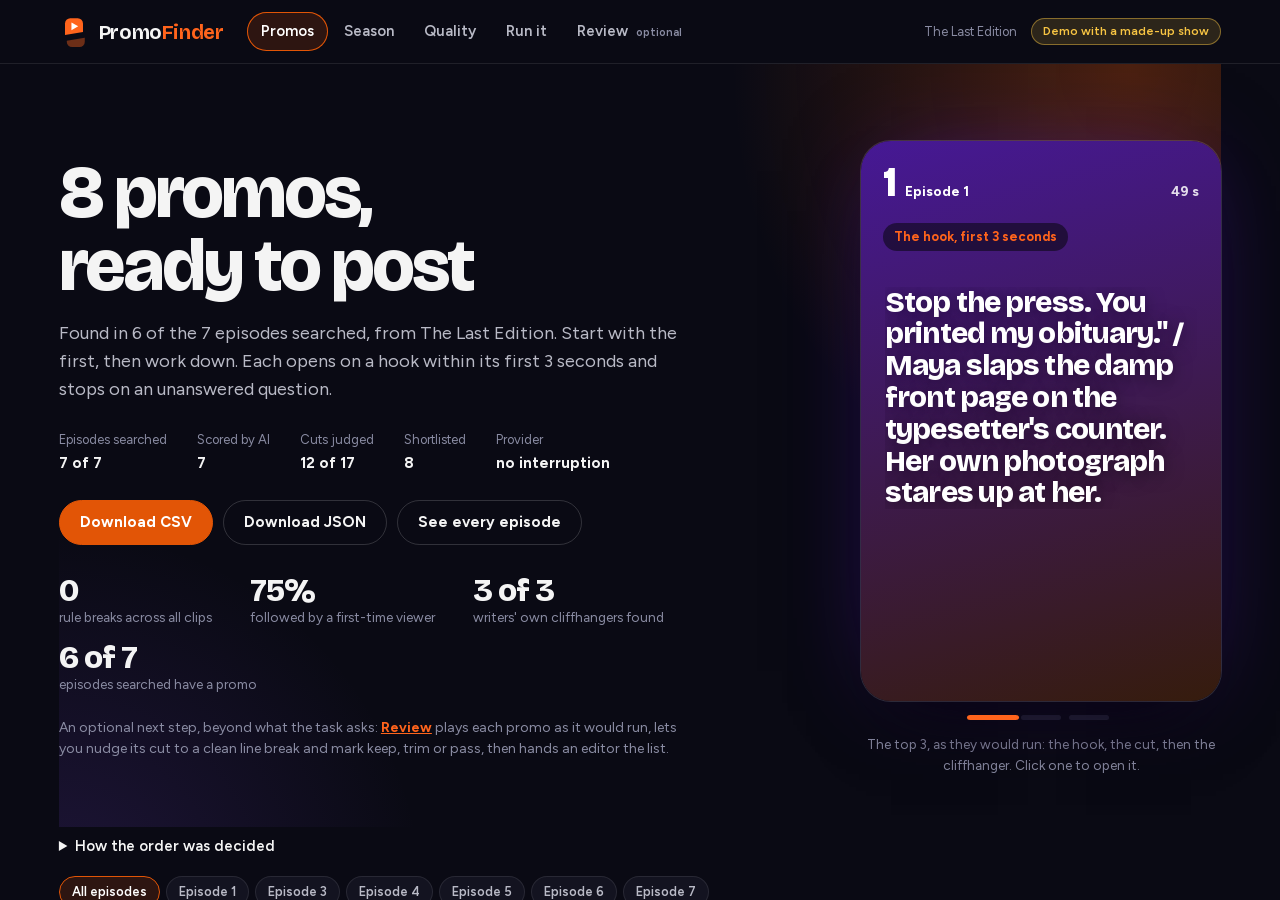
==== commit 773b597a: "Two-reading judge with retries, joined promos reported, ratings mapping tool, Gemini command in the " ====
--- a/docs/index.html
+++ b/docs/index.html
@@ -7,8 +7,8 @@
 <meta http-equiv="Content-Security-Policy" content="default-src 'none'; script-src 'self' 'wasm-unsafe-eval'; style-src 'self' 'unsafe-inline'; img-src 'self' data: blob:; font-src 'self'; connect-src 'self'; worker-src 'self'; frame-src 'self'; base-uri 'none'; form-action 'none'">
 <title>Promo Finder</title>
 <link rel="icon" type="image/svg+xml" href="data:image/svg+xml,%3Csvg%20xmlns%3D%22http%3A//www.w3.org/2000/svg%22%20viewBox%3D%220%200%2040%2040%22%3E%3Cdefs%3E%3CclipPath%20id%3D%22t%22%3E%3Cpath%20d%3D%22M0%200H40V18.6L0%2025.4Z%22/%3E%3C/clipPath%3E%3CclipPath%20id%3D%22b%22%3E%3Cpath%20d%3D%22M0%2031.6L40%2024.8V40H0Z%22/%3E%3C/clipPath%3E%3C/defs%3E%3Crect%20x%3D%228%22%20y%3D%221.5%22%20width%3D%2224%22%20height%3D%2237%22%20rx%3D%227%22%20fill%3D%22%23FF641C%22%20clip-path%3D%22url%28%23t%29%22/%3E%3Cg%20transform%3D%22translate%282.4%201.4%29%22%3E%3Crect%20x%3D%228%22%20y%3D%221.5%22%20width%3D%2224%22%20height%3D%2237%22%20rx%3D%227%22%20fill%3D%22%23FF641C%22%20opacity%3D%22.4%22%20clip-path%3D%22url%28%23b%29%22/%3E%3C/g%3E%3Cpath%20d%3D%22M16.6%207.2v10.4l9-5.2z%22%20fill%3D%22%23fff%22/%3E%3C/svg%3E">
-<link rel="stylesheet" href="fonts.css?v=1795163226">
-<link rel="stylesheet" href="app.css?v=1795163226">
+<link rel="stylesheet" href="fonts.css?v=1795168336">
+<link rel="stylesheet" href="app.css?v=1795168336">
 </head>
 <body>
 
@@ -132,8 +132,8 @@
 <pre class="code">python3 -m promo path/to/scripts.zip
 
 python3 -m promo path/to/scripts.zip \
-  --model groq:openai/gpt-oss-120b \
-  --judge groq:qwen/qwen3.8-27b --no-guide</pre>
+  --model gemini --judge gemini:gemini-3.1-flash-lite \
+  --votes 2 --joins</pre>
         </section>
       </div>
     </section>
@@ -141,6 +141,7 @@
     <!-- Review: optional. Its script and styles load the first time this tab opens. -->
     <section class="view" id="v-review" aria-label="Review">
       <div class="optional-note">
+        <h1 class="sr-only">Review (optional)</h1>
         <span class="tag-opt">Optional</span>
         <p>The tool's job ends at the list of promos. This is the step after it: play each promo as it would run, nudge the cut points (they snap to clean line breaks and are checked against the 20 to 60 second rule), and mark keep, trim or pass. Your marks stay in this browser; the handoff is a list an editor can cut from.</p>
         <span id="progress" class="muted"></span>
@@ -207,7 +208,7 @@
   <div class="toast" id="toast" role="status" aria-live="polite"></div>
 </div>
 
-<script src="data.js?v=1795163226"></script>
-<script src="app.js?v=1795163226"></script>
+<script src="data.js?v=1795168336"></script>
+<script src="app.js?v=1795168336"></script>
 </body>
 </html>
--- a/docs/app.css
+++ b/docs/app.css
@@ -151,6 +151,7 @@
 .promo header { display: flex; align-items: baseline; gap: 10px; padding: 14px 18px 0; font-size: 13px; color: var(--text-2); }
 .rank { font: 800 28px/1 var(--display); color: hsl(var(--h, 22) 100% 62%); letter-spacing: -.03em; }
 .where { flex: 1; min-width: 0; font-weight: 600; }
+.promo header .tag { font-size: 11px; padding: 2px 8px; }
 .len { color: var(--text-3); white-space: nowrap; }
 .open { padding: 14px 18px 30px; background: linear-gradient(180deg, hsl(var(--h, 22) 80% 45% / .24), hsl(var(--h, 22) 80% 45% / .03)); }
 .promo small { display: block; font-size: 12px; font-weight: 700; color: var(--orange-hot); margin-bottom: 4px; }
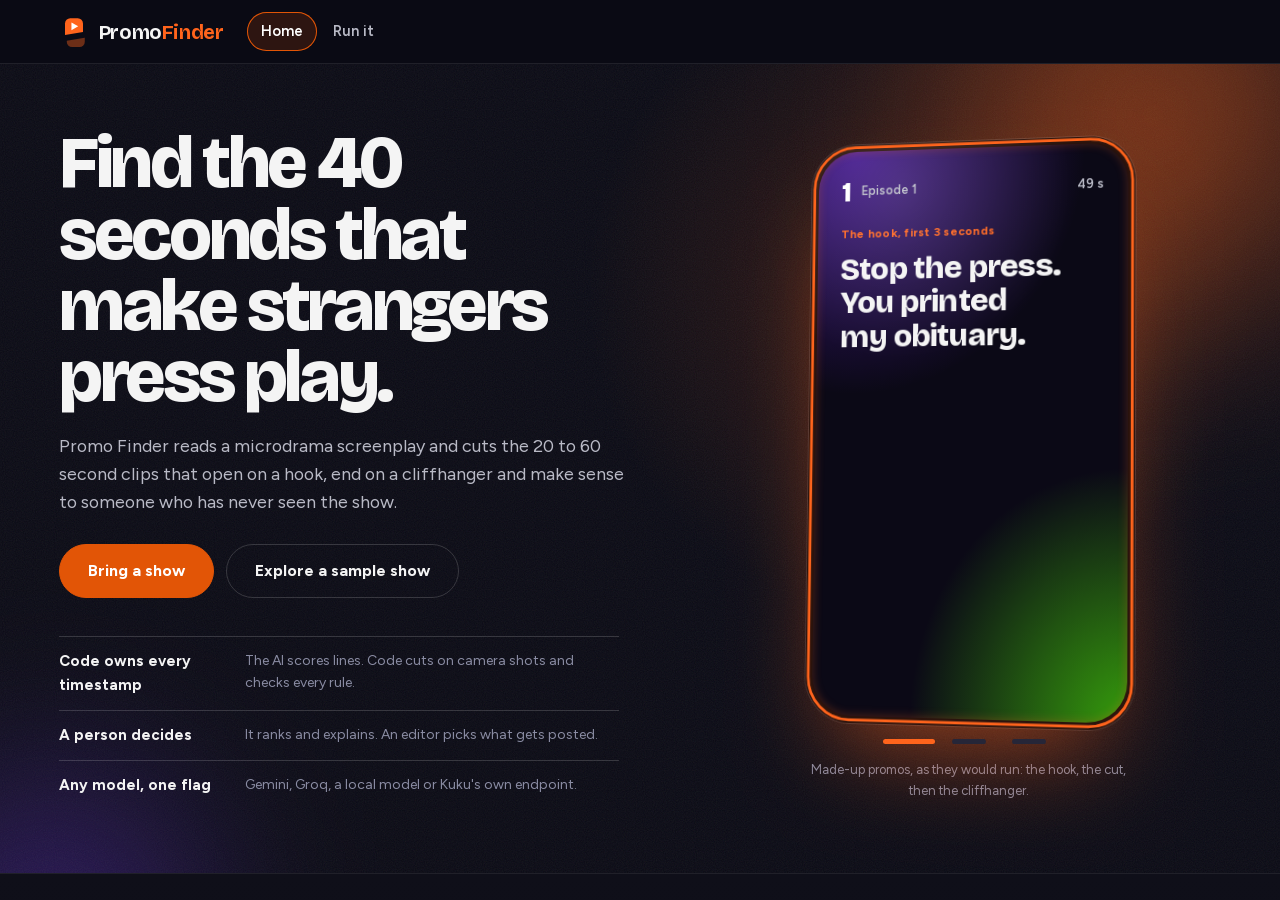
==== commit aad1823e: "Rebuild the demo site with the landing page and the Run it tab docs/ now matches the current UI (lan" ====
--- a/docs/index.html
+++ b/docs/index.html
@@ -4,11 +4,12 @@
 <meta charset="utf-8">
 <meta name="viewport" content="width=device-width, initial-scale=1, viewport-fit=cover">
 <meta name="theme-color" content="#0A0A14">
+<meta name="wb-token" content="__WB_TOKEN__">
 <meta http-equiv="Content-Security-Policy" content="default-src 'none'; script-src 'self' 'wasm-unsafe-eval'; style-src 'self' 'unsafe-inline'; img-src 'self' data: blob:; font-src 'self'; connect-src 'self'; worker-src 'self'; frame-src 'self'; base-uri 'none'; form-action 'none'">
 <title>Promo Finder</title>
 <link rel="icon" type="image/svg+xml" href="data:image/svg+xml,%3Csvg%20xmlns%3D%22http%3A//www.w3.org/2000/svg%22%20viewBox%3D%220%200%2040%2040%22%3E%3Cdefs%3E%3CclipPath%20id%3D%22t%22%3E%3Cpath%20d%3D%22M0%200H40V18.6L0%2025.4Z%22/%3E%3C/clipPath%3E%3CclipPath%20id%3D%22b%22%3E%3Cpath%20d%3D%22M0%2031.6L40%2024.8V40H0Z%22/%3E%3C/clipPath%3E%3C/defs%3E%3Crect%20x%3D%228%22%20y%3D%221.5%22%20width%3D%2224%22%20height%3D%2237%22%20rx%3D%227%22%20fill%3D%22%23FF641C%22%20clip-path%3D%22url%28%23t%29%22/%3E%3Cg%20transform%3D%22translate%282.4%201.4%29%22%3E%3Crect%20x%3D%228%22%20y%3D%221.5%22%20width%3D%2224%22%20height%3D%2237%22%20rx%3D%227%22%20fill%3D%22%23FF641C%22%20opacity%3D%22.4%22%20clip-path%3D%22url%28%23b%29%22/%3E%3C/g%3E%3Cpath%20d%3D%22M16.6%207.2v10.4l9-5.2z%22%20fill%3D%22%23fff%22/%3E%3C/svg%3E">
-<link rel="stylesheet" href="fonts.css?v=1795168336">
-<link rel="stylesheet" href="app.css?v=1795168336">
+<link rel="stylesheet" href="fonts.css?v=1795517188">
+<link rel="stylesheet" href="app.css?v=1795517188">
 </head>
 <body>
 
@@ -26,22 +27,133 @@
 
 <div id="app" class="app">
   <header class="bar">
-    <a class="brand" href="#/promos" aria-label="Promo Finder, home">
+    <a class="brand" href="#/" aria-label="Promo Finder, home">
       <svg class="mark" aria-hidden="true"><use href="#logo"/></svg>
       <span class="brand-name">Promo<b>Finder</b></span>
     </a>
     <nav class="nav" id="nav" aria-label="Pages">
-      <a href="#/promos" data-nav="promos">Promos</a>
-      <a href="#/season" data-nav="season">Season</a>
-      <a href="#/quality" data-nav="quality">Quality</a>
+      <a href="#/" data-nav="home">Home</a>
+      <a href="#/promos" data-nav="promos" class="needs-open">Promos</a>
+      <a href="#/season" data-nav="season" class="needs-open">Season</a>
+      <a href="#/quality" data-nav="quality" class="needs-open">Quality</a>
       <a href="#/run" data-nav="run">Run it</a>
-      <a href="#/review" data-nav="review">Review <small>optional</small></a>
+      <a href="#/review" data-nav="review" class="needs-open">Review <small>optional</small></a>
     </nav>
     <p class="show" id="showTitle"></p>
     <p class="demo-pill" id="demoPill" hidden>Demo with a made-up show</p>
   </header>
 
   <main class="views">
+
+    <!-- Home: the landing page. It shows no results; those open only when you pick a sample or run a show. -->
+    <section class="view" id="v-home" aria-label="Home">
+      <div class="hm" id="hm">
+        <header class="hm-hero" id="hmHero">
+          <i class="hm-orb a" aria-hidden="true"></i><i class="hm-orb b" aria-hidden="true"></i><i class="hm-spot" aria-hidden="true"></i><i class="hm-grain" aria-hidden="true"></i>
+          <div class="hm-copy">
+            <h1>Find the 40 seconds that make strangers press play.</h1>
+            <p class="hm-lede">Promo Finder reads a microdrama screenplay and cuts the 20 to 60 second clips that open on a hook, end on a cliffhanger and make sense to someone who has never seen the show.</p>
+            <div class="hm-cta"><a class="pill primary big" href="#/run" id="hmBring">Bring a show</a><button class="pill big" type="button" id="hmSample">Explore a sample show</button></div>
+            <ul class="hm-facts">
+              <li><b>Code owns every timestamp</b><span>The AI scores lines. Code cuts on camera shots and checks every rule.</span></li>
+              <li><b>A person decides</b><span>It ranks and explains. An editor picks what gets posted.</span></li>
+              <li><b>Any model, one flag</b><span>Gemini, Groq, a local model or Kuku's own endpoint.</span></li>
+            </ul>
+          </div>
+          <div class="hm-stage">
+            <div class="hm-tilt" id="hmTilt">
+              <div class="hm-phone ph0" id="hmPhone" aria-label="A sample promo, playing">
+                <svg class="hm-ring" viewBox="0 0 360 640" aria-hidden="true"><rect class="t" x="3" y="3" width="354" height="634" rx="46" pathLength="100"/><rect class="a" x="3" y="3" width="354" height="634" rx="46" pathLength="100"/></svg>
+                <span class="hm-glare" aria-hidden="true"></span>
+                <div class="hm-screen">
+                  <p class="hm-top"><b id="hmRank">1</b><span id="hmEp">Episode 1</span><span id="hmLen">49 s</span></p>
+                  <p class="hm-label" id="hmLabel">The hook, first 3 seconds</p>
+                  <p class="hm-hook" id="hmHook"></p>
+                  <span class="hm-cut" aria-hidden="true"></span>
+                  <div class="hm-end"><small>Ends on</small><p id="hmEnds"></p></div>
+                </div>
+              </div>
+            </div>
+            <div class="hm-dots" id="hmDots" role="group" aria-label="Preview another sample promo"><button type="button" aria-label="Sample promo 1"></button><button type="button" aria-label="Sample promo 2"></button><button type="button" aria-label="Sample promo 3"></button></div>
+            <p class="hm-note">Made-up promos, as they would run: the hook, the cut, then the cliffhanger.</p>
+          </div>
+        </header>
+
+        <section class="hm-how" id="hmHow" aria-label="How it finds a promo">
+          <h2>How it finds one</h2>
+          <div class="hm-how-grid">
+            <ol class="hm-steps" id="hmSteps">
+              <li><button type="button" data-s="1" aria-current="true"><i>1</i><span><b>Read the script</b>Every line, shot and sound becomes a timed cue with its own ID.</span></button></li>
+              <li><button type="button" data-s="2"><i>2</i><span><b>Score every line</b>An AI rates each line twice: would a clip starting here stop a scroll, would one ending here leave a question open.</span></button></li>
+              <li><button type="button" data-s="3"><i>3</i><span><b>Try every legal cut</b>Code pairs each strong opening with each strong ending and keeps only 20 to 60 second cuts on shot edges.</span></button></li>
+              <li><button type="button" data-s="4"><i>4</i><span><b>Watch it like a stranger</b>A second AI sees only the clip. Weak openings and endings that answer themselves are dropped.</span></button></li>
+              <li><button type="button" data-s="5"><i>5</i><span><b>Rank and hand over</b>Small groups are ranked, the order is set for posting, and an editor gets the list.</span></button></li>
+            </ol>
+            <div class="hm-vis" id="hmVis" data-step="1" aria-live="off">
+              <div class="hv hv1"><ul class="cues">
+                <li><time>00:00.00</time><i>E01-001</i><em>Action</em><span>Maya slaps the damp front page on the counter.</span></li>
+                <li><time>00:02.29</time><i>E01-002</i><em>Maya</em><span>"Stop the press. You printed my obituary."</span></li>
+                <li><time>00:03.00</time><i>E01-003</i><em>Eli</em><span>"Your sister signed off on the proof herself."</span></li>
+                <li><time>00:05.80</time><i>E01-004</i><em>Camera</em><span>The red press light reflects in her glasses.</span></li>
+                <li><time>00:10.00</time><i>E01-005</i><em>Maya</em><span>"My sister died last winter. Show me the signature."</span></li>
+              </ul></div>
+              <div class="hv hv2"><ul class="cues scored">
+                <li><i>E01-001</i><span>Maya slaps the damp front page on the counter.</span><p><b class="m h" style="--v:3"></b><b class="m c" style="--v:1"></b></p></li>
+                <li><i>E01-002</i><span>"Stop the press. You printed my obituary."</span><p><b class="m h" style="--v:3"></b><b class="m c" style="--v:2"></b></p></li>
+                <li><i>E01-003</i><span>"Your sister signed off on the proof herself."</span><p><b class="m h" style="--v:1"></b><b class="m c" style="--v:1"></b></p></li>
+                <li><i>E01-004</i><span>The red press light reflects in her glasses.</span><p><b class="m h" style="--v:0"></b><b class="m c" style="--v:1"></b></p></li>
+                <li><i>E01-005</i><span>"My sister died last winter. Show me the signature."</span><p><b class="m h" style="--v:2"></b><b class="m c" style="--v:3"></b></p></li>
+              </ul><p class="key"><b class="m h"></b> hook score <b class="m c"></b> cliffhanger score, 0 to 3</p></div>
+              <div class="hv hv3"><div class="pairs" id="hmPairs"></div><p class="key">Rows are openings, columns are endings. Lit cells are legal: 20 to 60 seconds, on shot edges.</p></div>
+              <div class="hv hv4"><div class="viewer">
+                <p class="vh">A first-time viewer, who sees only the clip</p>
+                <dl><dt>Who</dt><dd>A journalist and a print-shop clerk looking at a front page that says she is dead.</dd>
+                <dt>First 3 seconds</dt><dd><span class="chip g">stop</span></dd>
+                <dt>Makes sense</dt><dd><span class="chip g">yes</span></dd>
+                <dt>Ending</dt><dd><span class="chip g">unresolved</span> What is wrong with the signature?</dd></dl>
+                <p class="drop-ex"><span class="chip r">scroll past</span> A clip that opens on a quiet look is dropped.</p>
+              </div></div>
+              <div class="hv hv5"><div class="deck"><span class="mini a"><b>1</b>Stop the press. You printed my obituary.</span><span class="mini b"><b>2</b>Your sister signed off on the proof herself.</span><span class="mini c"><b>3</b>That hasn't happened. Tonight it will.</span></div>
+                <p class="files"><span>CSV</span><span>JSON</span><span>EDL for your editor</span><span>contract.json</span></p></div>
+            </div>
+          </div>
+        </section>
+
+        <section class="hm-ways" aria-label="Three ways to run it">
+          <h2>Three ways to run it</h2>
+          <div class="hm-ways-grid">
+            <article><h3>In this tab</h3><p>Rules only, on any script you bring. It runs the real Python engine in your browser. Nothing is uploaded, no key is needed.</p><a class="pill" href="#/run">Run it here</a></article>
+            <article class="ai"><h3>With AI, on your computer</h3><p>Start the Workbench, then pick Gemini, Groq, a local model or another engine. Scripts stay on your machine until you confirm a provider.</p><p class="state" id="hmAiState">Checking the Workbench...</p><a class="pill primary" href="#/run/ai">Use AI</a></article>
+            <article><h3>From the command line</h3><p>The same engine, scriptable. Swap the model with one flag.</p><pre class="code" id="hmCmd">python3 -m promo scripts.zip \
+  --model gemini --votes 2</pre><button class="pill" type="button" id="hmCopy">Copy the command</button></article>
+          </div>
+        </section>
+
+        <section class="hm-ticket" aria-label="What an editor gets">
+          <div><h2>What an editor gets</h2><p>For every promo: the episode and the start and end of each segment, the hook, the cliffhanger and one line on why it works. A posting order. Files an editor can use: CSV, JSON and a cut list for the timeline.</p>
+          <p class="muted">Every rejected cut is kept with its reason, so a person can overrule the tool.</p></div>
+          <article class="ticket"><header><b>1</b><span>Episode 1, 01:12.80 to 01:52.50</span><em>40 s</em></header>
+            <div class="tk-open"><small>Opens on</small><q>Stop the press. You printed my obituary.</q></div>
+            <div class="tk-cut" aria-hidden="true"></div>
+            <div class="tk-end"><small>Ends on</small><p>What is wrong with the death certificate signature?</p></div>
+            <p class="tk-why"><b>Why it works</b> A stranger sees a woman reading her own obituary and is left needing to know who forged it.</p>
+            <p class="tk-slot">Post first <span>Sample, made up</span></p></article>
+        </section>
+
+        <section class="hm-limits" aria-label="Where it falls short">
+          <h2>Where it falls short, in plain words</h2>
+          <ul>
+            <li><b>It reads a script, not footage.</b> It cannot see acting or pacing. Every time is only as good as the script's timing.</li>
+            <li><b>The judge is a model.</b> The scorer and the readers can be the same family, so a stricter or independent model would be better.</li>
+            <li><b>The posting order is a hint.</b> Until an editor checks it against what they would post, treat it as a suggestion.</li>
+          </ul>
+          <button class="pill" type="button" id="hmQuality">See how quality is measured</button>
+        </section>
+
+        <footer class="hm-foot"><h2>Bring a show. Get its promos.</h2><div class="hm-cta"><a class="pill primary big" href="#/run">Bring a show</a><button class="pill big" type="button" id="hmSample2">Explore a sample show</button></div></footer>
+      </div>
+    </section>
+
     <section class="view" id="v-promos" aria-label="Promos"><div class="pg" id="promosPage"></div></section>
     <section class="view" id="v-season" aria-label="Season"><div class="pg" id="seasonPage"></div></section>
     <section class="view" id="v-quality" aria-label="Quality"><div class="pg" id="qualityPage"></div></section>
@@ -51,9 +163,16 @@
       <div class="pg">
         <section class="hero run-hero">
           <h1>Bring a show.<br>Get its promos.</h1>
-          <p class="lede">Drop the episodes exactly as Kuku sends them, pick a whole folder, or paste one script. The finder runs inside this tab, finds a 20 to 60 second cut in every episode and shows you the same results pages. No AI, no account, no upload.</p>
-        </section>
-
+          <p class="lede">Drop the episodes exactly as Kuku sends them, pick a whole folder, or paste one script. Run it in this tab with no AI, or on your computer with the AI engine you choose. Either way you get a 20 to 60 second cut in every episode and the same results pages.</p>
+        </section>
+
+        
+        <div class="run-modes" role="tablist" aria-label="Where to run it">
+          <button type="button" role="tab" id="rmBrowser" data-mode="browser" aria-selected="true"><b>In this tab</b><span>Rules only. Nothing leaves your computer.</span></button>
+          <button type="button" role="tab" id="rmAi" data-mode="ai" aria-selected="false"><b>With AI</b><span id="aiState">The Workbench on this computer</span></button>
+        </div>
+
+        <div id="modeBrowser">
         <div class="banner" id="runUnavailable" role="status" hidden>
           <b>The in-page runner is not part of this copy.</b>
           <p>Open the published demo to use it, or run <code>python3 -m promo path/to/scripts.zip</code> on your own computer.</p>
@@ -135,6 +254,79 @@
   --model gemini --judge gemini:gemini-3.1-flash-lite \
   --votes 2 --joins</pre>
         </section>
+        </div>
+
+        <div id="modeAi" hidden>
+          <section class="ai-off" id="aiOff" hidden>
+            <h2>AI runs on your own computer</h2>
+            <p>The AI engines need a key and a server, so they cannot run inside a public web page. Start the Workbench on your computer and reopen this page from it. This tab then lets you pick an engine, add scripts and watch the run.</p>
+            <pre class="code">python3 ui-claude/workbench.py</pre>
+            <p class="muted">It listens on 127.0.0.1 only, keeps your scripts under <code>private/workbench/</code>, and asks before anything is sent to a provider. Without a key, the in-tab runner above still works with no AI.</p>
+            <p><button class="pill" type="button" id="aiBack">Use the in-tab runner</button></p>
+          </section>
+
+          <section class="ai-on" id="aiOn" hidden>
+            <div class="ai-grid">
+              <div class="ai-main" id="aiStart">
+                <h2 class="ai-h"><i>1</i>Add the scripts</h2>
+                <div class="drop" id="aiDrop">
+                  <input id="aiFileIn" class="sr-only" type="file" multiple accept=".txt,.zip,text/plain,application/zip">
+                  <input id="aiDirIn" class="sr-only" type="file" webkitdirectory multiple>
+                  <div class="drop-lit">
+                    <small>Hook</small>
+                    <p>Drop episodes here</p>
+                    <div class="drop-actions">
+                      <label for="aiFileIn" class="pill primary">Choose files</label>
+                      <label for="aiDirIn" class="pill">Choose a folder</label>
+                      <button class="pill" type="button" id="aiExample">Use a made-up show</button>
+                    </div>
+                    <span class="hint">many .txt episodes, one .zip, or a whole folder</span>
+                  </div>
+                  <div class="drop-seam" aria-hidden="true"></div>
+                  <div class="drop-dim"><small>Cliffhanger</small><p>The promos come back when the run finishes</p></div>
+                </div>
+                <ul class="ai-files" id="aiFiles" aria-label="Files added"></ul>
+                <label class="ai-field">Show name <input type="text" id="aiTitle" maxlength="80" placeholder="My show"></label>
+
+                <h2 class="ai-h"><i>2</i>Choose the engine</h2>
+                <div class="ai-engines" id="aiEngines" role="radiogroup" aria-label="Engine"></div>
+                <label class="ai-field" id="aiModelWrap" hidden>Model <input type="text" id="aiModel" autocomplete="off" spellcheck="false"></label>
+                <label class="ai-field" id="aiBaseWrap" hidden>Endpoint address <input type="text" id="aiBase" placeholder="https://host/v1" autocomplete="off" spellcheck="false"></label>
+                <p id="aiKeyToggleWrap" hidden><button class="linklike" id="aiKeyToggle" type="button">Use a different key for this run</button></p>
+                <label class="ai-field" id="aiKeyWrap" hidden>API key for this run <input type="password" id="aiKey" autocomplete="off" spellcheck="false" placeholder="Paste a key, or leave empty to use the .env file"><small class="muted">Held in memory while the run lasts. Never saved, logged or shown again.</small></label>
+                <label class="ai-field" id="aiEpsWrap">Episodes <input type="text" id="aiEps" placeholder="all, or for example 1-5 or 2,7,33" autocomplete="off"></label>
+                <div class="ai-warn" id="aiSends" hidden><p id="aiSendsText"></p><label><input type="checkbox" id="aiConfirm"> I am allowed to send these scripts to that provider.</label></div>
+
+                <h2 class="ai-h"><i>3</i>Run</h2>
+                <p><button class="pill primary big" type="button" id="aiRun" disabled>Find the promos</button></p>
+                <p class="run-error" id="aiError" role="alert" hidden></p>
+                <div class="ai-prog" id="aiProg" hidden aria-live="polite">
+                  <p class="ai-phase"><span class="spin" aria-hidden="true"></span><b id="aiPhase">Starting</b><span id="aiClock" class="muted"></span><button class="pill" type="button" id="aiStop">Stop</button></p>
+                  <p class="ai-hint" id="aiHint" role="status" hidden></p>
+                  <ol class="ai-steps" id="aiSteps"></ol>
+                  <details><summary>Show the log</summary><pre class="ai-log" id="aiLog"></pre></details>
+                </div>
+              </div>
+              <aside class="run-facts" aria-label="What to expect">
+                <section><h2>What you get</h2><p>The full pipeline: every line scored, every legal cut tried, each clip read by a stranger, ranked, with a written reason. The same results pages as the sample, for your show.</p></section>
+                <section><h2>What leaves your computer</h2><p>With <b>No AI</b> or a <b>local model</b>, nothing. With Gemini or Groq, the script text goes to that provider, and only after you tick the box. Keys stay in the <code>.env</code> file; this page never sees them.</p></section>
+                <section><h2>How long it takes</h2><p>A few minutes for a handful of episodes on a free plan, longer for a full show. Answers are cached, so a stopped run resumes without paying again.</p></section>
+              </aside>
+            </div>
+            <section class="run-result" id="aiResult" hidden aria-label="Results">
+              <div class="run-bar">
+                <p class="run-title"><b id="aiRTitle"></b><span id="aiRMeta"></span></p>
+                <div class="run-actions">
+                  <a class="pill primary" id="aiOpenFull" target="_blank" rel="noopener" href="#">Open in its own tab</a>
+                  <button class="pill" type="button" id="aiAgain">Run another show</button>
+                </div>
+              </div>
+              <ul class="banner-list" id="aiWarn" hidden></ul>
+              <iframe id="aiView" class="run-view" title="Results for the show you ran" hidden></iframe>
+            </section>
+          </section>
+        </div>
+
       </div>
     </section>
 
@@ -208,7 +400,7 @@
   <div class="toast" id="toast" role="status" aria-live="polite"></div>
 </div>
 
-<script src="data.js?v=1795168336"></script>
-<script src="app.js?v=1795168336"></script>
+<script src="data.js?v=1795517188"></script>
+<script src="app.js?v=1795517188"></script>
 </body>
 </html>
--- a/docs/app.css
+++ b/docs/app.css
@@ -302,3 +302,216 @@
   .ep-side { justify-content: flex-start; }
 }
 @media (prefers-reduced-motion: reduce) { *, *::before, *::after { transition: none !important; animation: none !important; } }
+
+/* =====================================================================================================================
+   Home (the landing page), Run it modes and the AI panel. Same tokens as everything above: dark base, #E25506, the cut.
+   The memorable thing is the phone: a promo lit at the top, dimmed below a diagonal. Everything else stays quiet.
+   ===================================================================================================================== */
+.app:not(.opened) .needs-open, .app:not(.opened) .show, .app:not(.opened) .demo-pill { display: none; }
+.pill.big { padding: 14px 28px; font-size: 16px; }
+.spin { display: inline-block; width: 14px; height: 14px; border: 2px solid var(--text-3); border-top-color: var(--orange-hot); border-radius: 50%; animation: hm-spin .8s linear infinite; vertical-align: -2px; margin-right: 10px; }
+@keyframes hm-spin { to { transform: rotate(360deg); } }
+
+.hm { position: relative; }
+.hm h2 { font: 800 clamp(28px, 3.4vw, 46px)/1.05 var(--display); letter-spacing: -.03em; text-wrap: balance; }
+.hm-hero { position: relative; isolation: isolate; overflow: hidden; display: grid; grid-template-columns: minmax(0, 1.08fr) minmax(0, .92fr); gap: clamp(28px, 5vw, 96px); align-items: center;
+  padding: clamp(36px, 7vh, 88px) var(--gut) clamp(44px, 7vh, 88px); min-height: min(88vh, 880px); }
+.hm-orb { position: absolute; z-index: -2; border-radius: 50%; filter: blur(70px); pointer-events: none; animation: hm-drift 22s ease-in-out infinite alternate; }
+.hm-orb.a { width: 52vmax; height: 52vmax; right: -16vmax; top: -22vmax; background: radial-gradient(circle, rgba(255, 100, 28, .55), transparent 64%); }
+.hm-orb.b { width: 40vmax; height: 40vmax; left: -16vmax; bottom: -24vmax; background: radial-gradient(circle, rgba(122, 60, 255, .38), transparent 64%); animation-duration: 28s; animation-direction: alternate-reverse; }
+@keyframes hm-drift { from { transform: translate3d(0, 0, 0) scale(1); } to { transform: translate3d(-4vmax, 3vmax, 0) scale(1.12); } }
+.hm-spot { position: absolute; inset: 0; z-index: -1; pointer-events: none; background: radial-gradient(540px circle at var(--mx, 72%) var(--my, 28%), rgba(255, 100, 28, .17), transparent 62%); }
+.hm-grain { position: absolute; inset: 0; z-index: -1; opacity: .08; mix-blend-mode: overlay; pointer-events: none;
+  background-image: url("data:image/svg+xml;utf8,<svg xmlns='http://www.w3.org/2000/svg' width='160' height='160'><filter id='n'><feTurbulence type='fractalNoise' baseFrequency='.9' numOctaves='2' stitchTiles='stitch'/></filter><rect width='100%' height='100%' filter='url(%23n)'/></svg>"); }
+.hm-copy h1 { font: 800 clamp(42px, 5.8vw, 92px)/.96 var(--display); letter-spacing: -.045em; max-width: 14ch; text-wrap: balance; }
+.hm-lede { color: var(--text-2); font-size: clamp(16px, 1.4vw, 20px); max-width: 52ch; margin-top: 20px; }
+.hm-cta { display: flex; flex-wrap: wrap; gap: 12px; margin-top: 28px; }
+.hm-facts { list-style: none; padding: 0; margin: 38px 0 0; display: grid; gap: 0; max-width: 560px; }
+.hm-facts li { display: grid; grid-template-columns: minmax(0, 11.5em) minmax(0, 1fr); gap: 14px; padding: 13px 0; border-top: 1px solid var(--line-2); }
+.hm-facts b { font-weight: 700; }
+.hm-facts span { color: var(--text-3); font-size: 14px; }
+
+.hm-stage { display: grid; justify-items: center; gap: 16px; perspective: 1400px; }
+.hm-tilt { transform-style: preserve-3d; transform: rotateY(var(--ry, -9deg)) rotateX(var(--rx, 3deg)); transition: transform .35s var(--ease); will-change: transform; }
+.hm-phone { position: relative; width: min(330px, 74vw); aspect-ratio: 9 / 16; border-radius: 46px; background: #05050a; box-shadow: 0 50px 100px -34px rgba(255, 100, 28, .6), 0 0 0 1px rgba(255, 255, 255, .12); overflow: hidden; }
+.hm-screen { position: absolute; inset: 7px; border-radius: 40px; overflow: hidden; display: flex; flex-direction: column; padding: 26px 24px;
+  background: radial-gradient(120% 70% at 12% 0%, hsl(var(--h, 262) 72% 34% / .95), transparent 62%), radial-gradient(110% 70% at 100% 100%, hsl(var(--h2, 22) 92% 42% / .75), transparent 62%), #0b0916; }
+.hm-top { display: flex; align-items: center; gap: 10px; font-size: 13px; font-weight: 600; color: var(--text-2); }
+.hm-top b { font: 800 30px/1 var(--display); color: #fff; }
+.hm-top span:last-child { margin-left: auto; }
+.hm-label { margin-top: 20px; font-size: 12px; font-weight: 700; color: var(--orange-hot); letter-spacing: .02em; min-height: 1.3em; transition: opacity .3s; }
+.hm-hook { margin-top: 10px; font: 800 clamp(26px, 2.5vw, 34px)/1.08 var(--display); letter-spacing: -.025em; text-wrap: balance; opacity: 0; transform: translateY(14px); transition: opacity .5s var(--ease), transform .5s var(--ease), filter .6s; }
+.hm-cut { position: absolute; left: -8%; width: 116%; top: 61%; height: 3px; background: var(--orange-hot); box-shadow: 0 0 22px 2px rgba(255, 100, 28, .8); transform: rotate(-3.5deg) scaleX(0); transform-origin: 0 50%; transition: transform .7s var(--ease); z-index: 2; }
+.hm-end { position: absolute; left: 0; right: 0; bottom: 0; top: calc(61% - 10px); padding: 40px 24px 26px; z-index: 1; opacity: 0; transition: opacity .6s; }
+.hm-end::before { content: ''; position: absolute; inset: 0; z-index: -1; background: rgba(0, 0, 0, .62); transform: skewY(-3.5deg); transform-origin: 100% 0; }
+.hm-end small { display: block; font-size: 12px; font-weight: 700; color: var(--orange-hot); margin-bottom: 8px; }
+.hm-end p { font: 700 clamp(18px, 1.7vw, 22px)/1.2 var(--display); letter-spacing: -.01em; }
+.hm-ring { position: absolute; inset: 0; width: 100%; height: 100%; z-index: 4; pointer-events: none; }
+.hm-ring rect { fill: none; stroke-width: 3; }
+.hm-ring .t { stroke: rgba(255, 255, 255, .08); }
+.hm-ring .a { stroke: var(--orange-hot); stroke-linecap: round; stroke-dasharray: 100; stroke-dashoffset: 100; filter: drop-shadow(0 0 6px rgba(255, 100, 28, .9)); }
+.hm-glare { position: absolute; inset: 0; z-index: 3; pointer-events: none; background: radial-gradient(280px circle at var(--gx, 28%) var(--gy, 8%), rgba(255, 255, 255, .13), transparent 62%); }
+.hm-phone.ph1 .hm-hook, .hm-phone.ph2 .hm-hook, .hm-phone.ph3 .hm-hook { opacity: 1; transform: none; }
+.hm-phone.ph1 .hm-ring .a { stroke-dashoffset: 0; transition: stroke-dashoffset 3s linear; }
+.hm-phone.ph2 .hm-ring .a, .hm-phone.ph3 .hm-ring .a { stroke-dashoffset: 0; }
+.hm-phone.ph2 .hm-cut, .hm-phone.ph3 .hm-cut { transform: rotate(-3.5deg) scaleX(1); }
+.hm-phone.ph2 .hm-hook, .hm-phone.ph3 .hm-hook { filter: saturate(.8); }
+.hm-phone.ph3 .hm-end { opacity: 1; }
+.hm-dots { display: flex; gap: 8px; }
+.hm-dots button { width: 52px; height: 5px; border: 0; padding: 0; border-radius: 3px; background: var(--ink-4); transform: scaleX(.65); transition: background .2s, transform .2s var(--ease); }
+.hm-dots button.on { background: var(--orange-hot); transform: scaleX(1); }
+.hm-note { color: var(--text-3); font-size: 13px; max-width: 36ch; text-align: center; }
+
+/* how it finds one */
+.hm-how { padding: clamp(40px, 8vh, 96px) var(--gut); border-top: 1px solid var(--line); background: linear-gradient(180deg, rgba(255, 255, 255, .018), transparent); }
+.hm-how-grid { display: grid; grid-template-columns: minmax(0, .9fr) minmax(0, 1.1fr); gap: clamp(24px, 4vw, 72px); align-items: start; margin-top: 34px; }
+.hm-steps { list-style: none; padding: 0; display: grid; gap: 4px; }
+.hm-steps button { position: relative; width: 100%; text-align: left; display: grid; grid-template-columns: 34px minmax(0, 1fr); gap: 14px; padding: 16px 14px; border: 0; border-radius: 14px; background: transparent; color: var(--text-3); overflow: hidden; transition: background .2s, color .2s; }
+.hm-steps button:hover { background: rgba(255, 255, 255, .04); color: var(--text-2); }
+.hm-steps i { font: 800 15px/34px var(--display); font-style: normal; text-align: center; width: 34px; height: 34px; border-radius: 50%; background: var(--ink-3); color: var(--text-2); transition: background .2s, color .2s; }
+.hm-steps b { display: block; font: 700 18px/1.25 var(--display); color: inherit; margin-bottom: 3px; }
+.hm-steps span { font-size: 14px; line-height: 1.5; }
+.hm-steps button[aria-current="true"] { background: var(--ink-2); color: var(--text-2); box-shadow: inset 0 0 0 1px var(--line-2); }
+.hm-steps button[aria-current="true"] b { color: #fff; }
+.hm-steps button[aria-current="true"] i { background: var(--orange); color: #fff; }
+.hm-steps button[aria-current="true"]::after { content: ''; position: absolute; left: 0; bottom: 0; height: 2px; width: 100%; background: var(--orange-hot); transform-origin: 0 50%; animation: hm-bar var(--dur, 5s) linear forwards; }
+.hm-vis.manual .hm-steps button::after, .hm-steps.manual button[aria-current="true"]::after { animation: none; transform: scaleX(1); }
+@keyframes hm-bar { from { transform: scaleX(0); } to { transform: scaleX(1); } }
+.hm-vis { position: relative; min-height: 440px; border-radius: 20px; background: var(--ink-2); box-shadow: inset 0 0 0 1px var(--line); overflow: hidden; padding: 26px; }
+.hv { position: absolute; inset: 0; padding: 26px; opacity: 0; transform: translateY(10px); pointer-events: none; transition: opacity .45s var(--ease), transform .45s var(--ease); display: flex; flex-direction: column; justify-content: center; }
+.hm-vis[data-step="1"] .hv1, .hm-vis[data-step="2"] .hv2, .hm-vis[data-step="3"] .hv3, .hm-vis[data-step="4"] .hv4, .hm-vis[data-step="5"] .hv5 { opacity: 1; transform: none; pointer-events: auto; }
+.cues { list-style: none; padding: 0; display: grid; gap: 10px; }
+.cues li { display: grid; grid-template-columns: 4.6em 4.6em 4.2em minmax(0, 1fr); gap: 12px; align-items: baseline; padding: 11px 14px; border-radius: 12px; background: var(--ink-3); font-size: 14px; opacity: 0; transform: translateX(-12px); transition: opacity .4s var(--ease), transform .4s var(--ease); }
+.hm-vis[data-step="1"] .hv1 .cues li { opacity: 1; transform: none; }
+.cues time { font: 600 12px ui-monospace, 'SF Mono', Menlo, monospace; color: var(--text-3); }
+.cues i { font: 700 11px ui-monospace, 'SF Mono', Menlo, monospace; font-style: normal; color: var(--orange-hot); }
+.cues em { font-style: normal; font-weight: 700; font-size: 12px; color: var(--text-2); }
+.cues li:nth-child(2) { transition-delay: .08s; } .cues li:nth-child(3) { transition-delay: .16s; } .cues li:nth-child(4) { transition-delay: .24s; } .cues li:nth-child(5) { transition-delay: .32s; }
+.cues.scored li { grid-template-columns: 4.6em minmax(0, 1fr) auto; opacity: 1; transform: none; }
+.cues.scored p { display: grid; gap: 5px; justify-items: start; min-width: 90px; }
+.m { display: block; height: 8px; width: calc(var(--v, 0) * 26px); border-radius: 4px; background: var(--orange-hot); transform: scaleX(0); transform-origin: 0 50%; transition: transform .7s var(--ease) .15s; }
+.m.c { background: var(--gold); }
+.hm-vis[data-step="2"] .hv2 .m { transform: scaleX(1); }
+.hv2 .m[style*="--v:0"] { width: 4px; opacity: .4; }
+.key { margin-top: 16px; color: var(--text-3); font-size: 13px; display: flex; align-items: center; gap: 8px; flex-wrap: wrap; }
+.key .m { display: inline-block; width: 22px !important; transform: none; }
+.pairs { display: grid; grid-template-columns: repeat(8, 1fr); gap: 5px; max-width: 300px; margin: 0 auto; width: 100%; }
+.pairs .cell { aspect-ratio: 1; border-radius: 6px; background: var(--ink-3); transition: background .4s var(--ease), transform .4s var(--ease), box-shadow .4s; transition-delay: calc(var(--d, 0) * 38ms); }
+.hm-vis[data-step="3"] .pairs .cell.on { background: var(--orange); }
+.hm-vis[data-step="3"] .pairs .cell.best { background: #fff; box-shadow: 0 0 0 3px var(--orange-hot), 0 0 26px rgba(255, 100, 28, .8); transform: scale(1.12); }
+.viewer { background: var(--ink-3); border-radius: 16px; padding: 20px 22px; display: grid; gap: 12px; }
+.viewer .vh { font-weight: 700; color: var(--orange-hot); font-size: 13px; }
+.viewer dl { display: grid; grid-template-columns: 8.5em minmax(0, 1fr); gap: 10px 14px; font-size: 14px; }
+.viewer dt { color: var(--text-3); } .viewer dd { margin: 0; }
+.chip { display: inline-block; padding: 2px 10px; border-radius: 999px; font: 700 12px var(--sans); }
+.chip.g { background: rgba(65, 255, 106, .14); color: var(--good); box-shadow: inset 0 0 0 1px rgba(65, 255, 106, .4); }
+.chip.r { background: rgba(255, 90, 100, .14); color: var(--bad); box-shadow: inset 0 0 0 1px rgba(255, 90, 100, .4); }
+.viewer > *, .hv4 .drop-ex { opacity: 0; transform: translateY(8px); transition: opacity .4s var(--ease), transform .4s var(--ease); }
+.hm-vis[data-step="4"] .viewer > *, .hm-vis[data-step="4"] .hv4 .drop-ex { opacity: 1; transform: none; }
+.hv4 .drop-ex { margin-top: 18px; color: var(--text-3); font-size: 14px; display: flex; gap: 10px; align-items: center; }
+.deck { position: relative; height: 270px; }
+.mini { position: absolute; left: 50%; top: 0; width: 170px; height: 262px; margin-left: -85px; border-radius: 18px; padding: 16px; font: 700 15px/1.2 var(--display); display: flex; flex-direction: column; gap: 8px; justify-content: flex-start; box-shadow: 0 14px 40px -12px rgba(0, 0, 0, .7); transition: transform .7s var(--ease); }
+.mini b { font: 800 26px/1 var(--display); }
+.mini.a { background: linear-gradient(160deg, hsl(262 60% 40%), #1a1030); transform: rotate(0deg) translateX(0); z-index: 3; }
+.mini.b { background: linear-gradient(160deg, hsl(22 80% 42%), #2a1206); z-index: 2; }
+.mini.c { background: linear-gradient(160deg, hsl(200 60% 36%), #0b1a24); z-index: 1; }
+.hm-vis[data-step="5"] .mini.a { transform: translateX(-130px) rotate(-7deg); }
+.hm-vis[data-step="5"] .mini.b { transform: translateY(-10px); }
+.hm-vis[data-step="5"] .mini.c { transform: translateX(130px) rotate(7deg); }
+.files { display: flex; flex-wrap: wrap; gap: 8px; justify-content: center; margin-top: 26px; }
+.files span { padding: 5px 14px; border-radius: 999px; background: var(--ink-4); font-weight: 700; font-size: 13px; }
+
+/* three ways */
+.hm-ways { padding: clamp(40px, 8vh, 96px) var(--gut); border-top: 1px solid var(--line); }
+.hm-ways-grid { display: grid; grid-template-columns: repeat(3, minmax(0, 1fr)); gap: 18px; margin-top: 30px; }
+.hm-ways article { display: flex; flex-direction: column; gap: 12px; padding: 24px; border-radius: 20px; background: var(--ink-2); box-shadow: inset 0 0 0 1px var(--line); transition: transform .25s var(--ease), box-shadow .25s; }
+.hm-ways article:hover { transform: translateY(-4px); box-shadow: inset 0 0 0 1px var(--orange); }
+.hm-ways h3 { font: 700 22px/1.2 var(--display); letter-spacing: -.02em; }
+.hm-ways p { color: var(--text-2); font-size: 14.5px; }
+.hm-ways .pill, .hm-ways .code { margin-top: auto; align-self: flex-start; }
+.hm-ways .code { align-self: stretch; }
+.hm-ways .state { margin-top: auto; font-weight: 700; font-size: 13px; color: var(--text-3); }
+.hm-ways .state.on { color: var(--good); } .hm-ways .state.on::before { content: ''; display: inline-block; width: 8px; height: 8px; border-radius: 50%; background: var(--good); margin-right: 8px; box-shadow: 0 0 10px var(--good); }
+.hm-ways article.ai .pill { margin-top: 4px; }
+
+/* what an editor gets */
+.hm-ticket { display: grid; grid-template-columns: minmax(0, 1fr) minmax(0, 420px); gap: clamp(28px, 6vw, 100px); align-items: center; padding: clamp(40px, 8vh, 96px) var(--gut); border-top: 1px solid var(--line); background: radial-gradient(50% 80% at 80% 50%, rgba(226, 85, 6, .12), transparent 70%); }
+.hm-ticket h2 + p { color: var(--text-2); margin-top: 16px; max-width: 52ch; font-size: 17px; }
+.hm-ticket .muted { margin-top: 12px; }
+.ticket { position: relative; border-radius: 22px; background: var(--ink-2); box-shadow: inset 0 0 0 1px var(--line-2), 0 40px 80px -40px rgba(255, 100, 28, .5); padding: 22px; transform: rotate(1.4deg); transition: transform .4s var(--ease); }
+.ticket:hover { transform: rotate(0); }
+.ticket header { display: flex; align-items: center; gap: 12px; color: var(--text-2); font-size: 13px; font-weight: 600; }
+.ticket header b { font: 800 26px/1 var(--display); color: #fff; }
+.ticket header em { margin-left: auto; font-style: normal; color: var(--text-3); }
+.tk-open { margin-top: 18px; } .tk-open small, .tk-end small { display: block; font-size: 12px; font-weight: 700; color: var(--orange-hot); margin-bottom: 4px; }
+.tk-open q { font: 800 24px/1.12 var(--display); letter-spacing: -.02em; quotes: none; }
+.tk-cut { height: 3px; margin: 18px -22px; background: var(--orange-hot); transform: rotate(-2deg); box-shadow: 0 0 18px rgba(255, 100, 28, .6); }
+.tk-end { opacity: .8; } .tk-end p { font: 700 18px/1.25 var(--display); }
+.tk-why { margin-top: 16px; color: var(--text-2); font-size: 14px; } .tk-why b { color: #fff; }
+.tk-slot { margin-top: 14px; display: flex; align-items: center; gap: 10px; font-weight: 700; color: var(--good); font-size: 13px; } .tk-slot span { color: var(--text-3); font-weight: 600; margin-left: auto; }
+
+/* limits + footer */
+.hm-limits { padding: clamp(40px, 8vh, 80px) var(--gut); border-top: 1px solid var(--line); display: grid; gap: 22px; justify-items: start; }
+.hm-limits ul { list-style: none; padding: 0; margin: 0; display: grid; grid-template-columns: repeat(3, minmax(0, 1fr)); gap: 0 28px; width: 100%; }
+.hm-limits li { padding: 16px 0; border-top: 1px solid var(--line-2); color: var(--text-2); font-size: 15px; } .hm-limits li b { display: block; color: #fff; margin-bottom: 4px; font: 700 17px/1.3 var(--display); }
+.hm-foot { position: relative; padding: clamp(56px, 12vh, 140px) var(--gut); text-align: center; border-top: 1px solid var(--line); background: radial-gradient(60% 100% at 50% 100%, rgba(226, 85, 6, .28), transparent 70%); }
+.hm-foot h2 { font-size: clamp(34px, 5vw, 72px); max-width: 16ch; margin: 0 auto; }
+.hm-foot .hm-cta { justify-content: center; }
+
+/* run it: where to run */
+.run-modes { display: grid; grid-template-columns: repeat(2, minmax(0, 1fr)); gap: 12px; margin: 22px 0 8px; max-width: 760px; }
+.run-modes button { text-align: left; display: grid; gap: 3px; padding: 16px 20px; border-radius: 16px; border: 0; background: var(--ink-2); color: var(--text-2); box-shadow: inset 0 0 0 1px var(--line); transition: box-shadow .2s, background .2s, transform .15s; }
+.run-modes button:hover { transform: translateY(-2px); }
+.run-modes b { font: 700 18px/1.2 var(--display); color: #fff; }
+.run-modes span { font-size: 13px; color: var(--text-3); }
+.run-modes button[aria-selected="true"] { background: var(--orange-soft); box-shadow: inset 0 0 0 1.5px var(--orange); }
+.run-modes button[aria-selected="true"] span { color: var(--text-2); }
+.ai-off { padding: 26px 0; max-width: 760px; display: grid; gap: 14px; } .ai-off h2 { font: 800 30px/1.1 var(--display); letter-spacing: -.03em; } .ai-off p { color: var(--text-2); }
+.ai-grid { display: grid; grid-template-columns: minmax(0, 1.2fr) minmax(0, 1fr); gap: clamp(28px, 5vw, 80px); align-items: start; padding: 18px 0 8px; }
+.ai-main { display: grid; gap: 16px; align-content: start; }
+.ai-h { display: flex; align-items: center; gap: 12px; font: 700 20px/1.2 var(--display); margin-top: 14px; }
+.ai-h:first-child { margin-top: 0; }
+.ai-h i { font-style: normal; width: 30px; height: 30px; border-radius: 50%; display: grid; place-items: center; background: var(--orange); font-size: 15px; }
+.ai-files { list-style: none; padding: 0; display: flex; flex-wrap: wrap; gap: 6px; }
+.ai-files li { background: var(--ink-4); border-radius: 999px; padding: 3px 12px; font-size: 13px; font-weight: 600; }
+.ai-field small { font-weight: 500; }
+.ai-field { display: grid; gap: 6px; color: var(--text-2); font-size: 14px; font-weight: 600; }
+.ai-field input[type=text], .ai-field input[type=password] { width: 100%; background: var(--ink-0); border: 1px solid var(--line-2); border-radius: 12px; padding: 12px 14px; color: #fff; font: inherit; }
+.ai-field input[type=text]:focus, .ai-field input[type=password]:focus { border-color: var(--orange-hot); outline: none; box-shadow: 0 0 0 3px var(--orange-soft); }
+.ai-engines { display: grid; gap: 10px; }
+.ai-engines label { display: grid; grid-template-columns: 22px minmax(0, 1fr); gap: 12px; padding: 14px 16px; border-radius: 14px; cursor: pointer; background: var(--ink-2); box-shadow: inset 0 0 0 1px var(--line-2); transition: box-shadow .2s, background .2s; }
+.ai-engines label:has(input:checked) { background: var(--orange-soft); box-shadow: inset 0 0 0 1.5px var(--orange); }
+.ai-engines label.off { opacity: .5; cursor: not-allowed; }
+.ai-engines b { color: #fff; } .ai-engines small { display: block; color: var(--text-3); font-weight: 500; margin-top: 2px; }
+.ai-warn { padding: 14px 16px; border-radius: 14px; background: rgba(248, 197, 67, .09); box-shadow: inset 0 0 0 1px rgba(248, 197, 67, .4); color: var(--text-2); font-size: 14px; }
+.ai-warn label { display: flex; gap: 10px; align-items: flex-start; color: #fff; font-weight: 600; margin-top: 10px; cursor: pointer; }
+.ai-prog { padding: 18px 20px; border-radius: 16px; background: var(--ink-2); box-shadow: inset 0 0 0 1px var(--line); display: grid; gap: 14px; }
+.ai-phase { display: flex; align-items: center; gap: 4px; } .ai-phase .muted { margin-left: auto; font: 600 13px ui-monospace, 'SF Mono', Menlo, monospace; }
+.ai-steps { list-style: none; padding: 0; display: grid; gap: 8px; }
+.ai-steps li { display: flex; align-items: center; gap: 12px; color: var(--text-3); font-size: 14px; }
+.ai-steps li::before { content: ''; width: 14px; height: 14px; border-radius: 50%; box-shadow: inset 0 0 0 2px var(--ink-4); flex: none; }
+.ai-steps li.done { color: var(--text-2); } .ai-steps li.done::before { background: var(--good); box-shadow: none; }
+.ai-steps li.now { color: #fff; font-weight: 600; } .ai-steps li.now::before { box-shadow: inset 0 0 0 2px var(--orange-hot); animation: rpulse 1s ease-in-out infinite; }
+.ai-log { margin: 10px 0 0; padding: 12px 14px; background: var(--ink-0); border: 1px solid var(--line); border-radius: 12px; font: 500 12px/1.5 ui-monospace, 'SF Mono', Menlo, monospace; color: var(--text-2); white-space: pre-wrap; max-height: 220px; overflow: auto; }
+.banner-list { list-style: none; margin: 0; padding: 12px 18px; background: rgba(255, 90, 100, .1); color: var(--text-2); font-size: 14px; }
+.run-modes + #modeBrowser, .run-modes + #modeAi { margin-top: 0; }
+
+@media (max-width: 960px) {
+  .hm-hero, .hm-how-grid, .hm-ticket, .ai-grid { grid-template-columns: minmax(0, 1fr); }
+  .hm-ways-grid, .hm-limits ul { grid-template-columns: minmax(0, 1fr); }
+  .hm-hero { min-height: 0; }
+  .hm-facts li { grid-template-columns: minmax(0, 1fr); gap: 2px; }
+  .run-modes { grid-template-columns: minmax(0, 1fr); }
+  .hm-vis { min-height: 480px; }
+  .cues li { grid-template-columns: 4.2em minmax(0, 1fr); } .cues li i, .cues li em { display: none; }
+}
+@media (prefers-reduced-motion: reduce) {
+  .hm-orb, .hm-steps button[aria-current="true"]::after, .spin { animation: none; }
+  .hm-tilt, .hm-hook, .hm-cut, .hm-end, .hv, .cues li, .m, .pairs .cell, .mini, .viewer > *, .hm-dots button { transition: none; }
+}
+
+.linklike { background: none; border: 0; padding: 0; color: var(--orange-hot); text-decoration: underline; text-underline-offset: 3px; font-weight: 600; cursor: pointer; }
+.linklike:hover { color: #fff; }
+
+.ai-phase .pill { margin-left: 12px; padding: 6px 16px; font-size: 13px; }
+.ai-hint { padding: 10px 14px; border-radius: 12px; background: rgba(248, 197, 67, .1); box-shadow: inset 0 0 0 1px rgba(248, 197, 67, .45); color: var(--text); font-size: 14px; }
